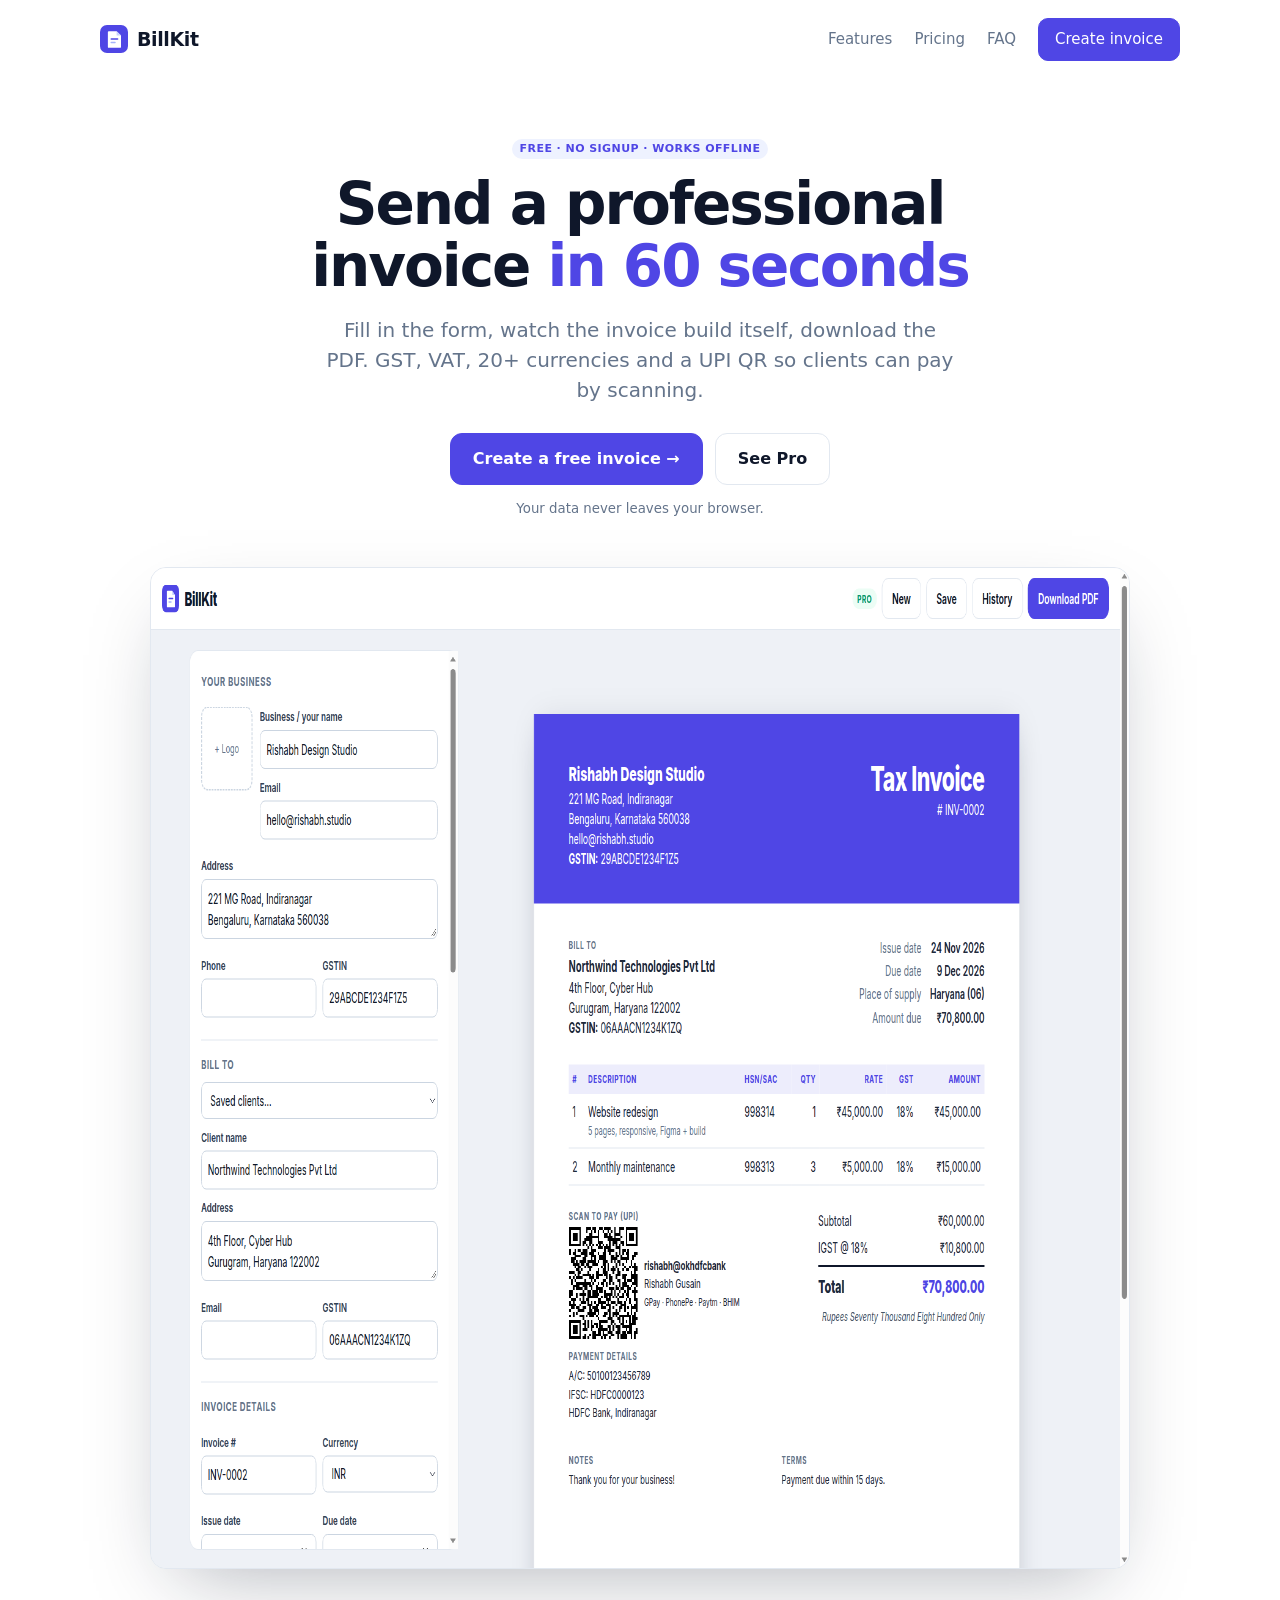
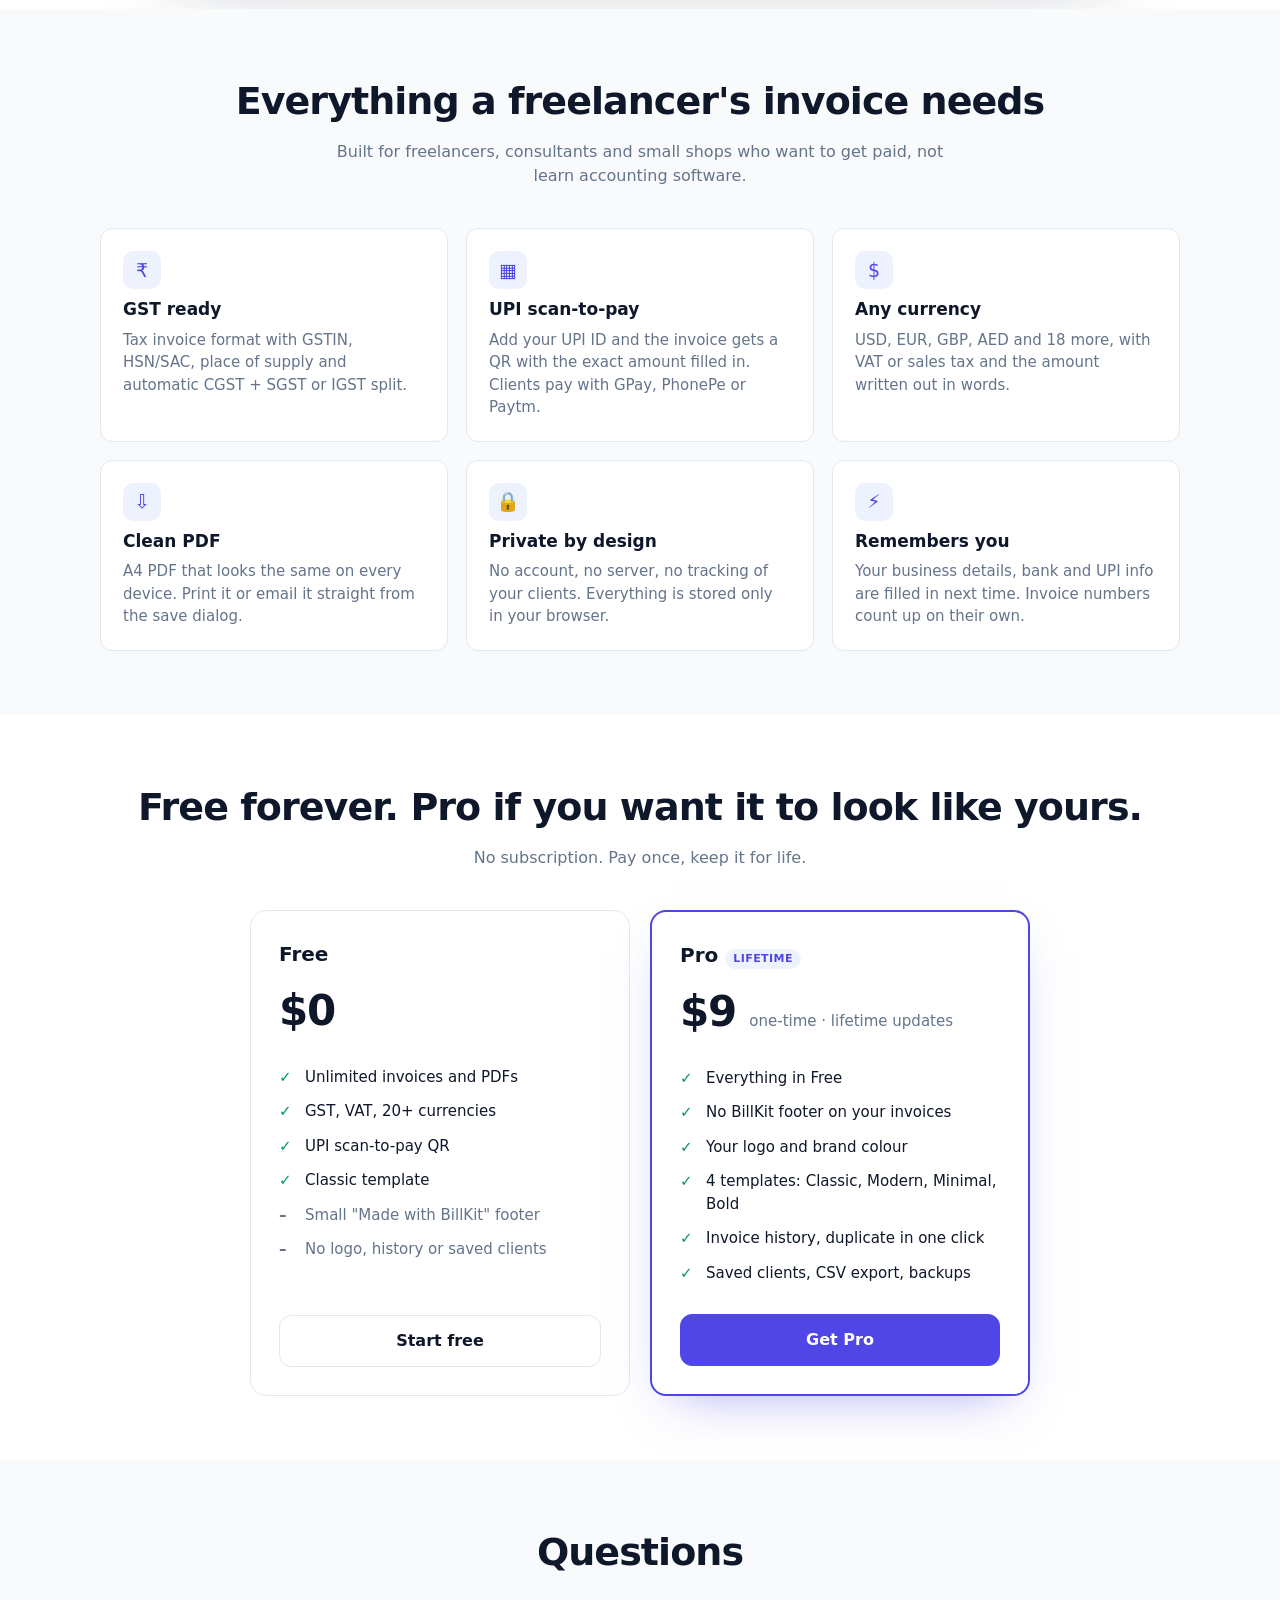
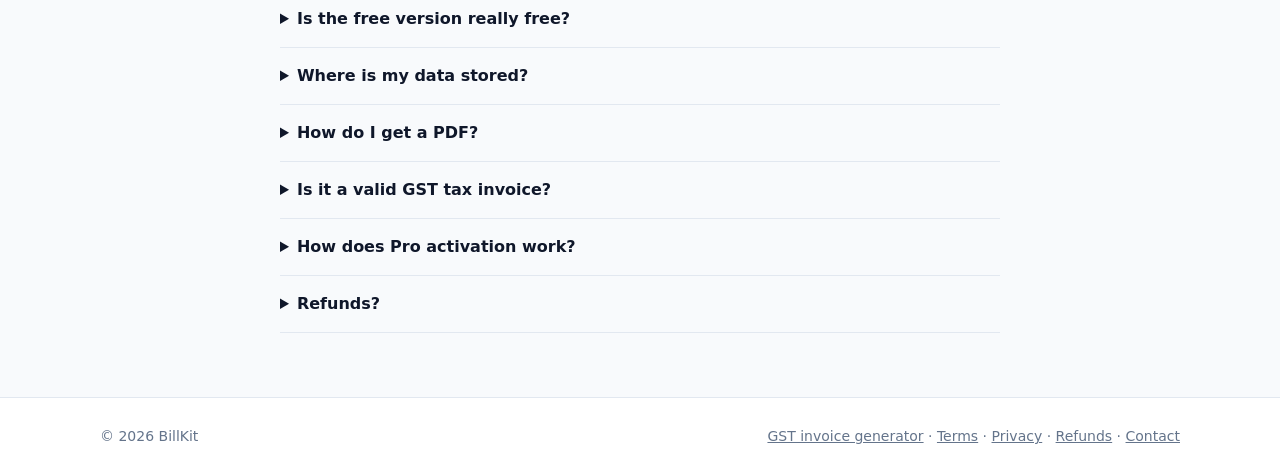
==== index.html @ 4dcc2f92 "Add BillKit: free browser invoice generator with Gumroad/Dodo Pro unlock Co-Authored-By: rishabh <ri" ====
<!doctype html>
<html lang="en">
<head>
<meta charset="utf-8">
<meta name="viewport" content="width=device-width,initial-scale=1">
<title>BillKit: Free Invoice Generator with GST, VAT and UPI QR (PDF, no signup)</title>
<meta name="description" content="Make a professional invoice in 60 seconds and download it as a PDF. GST (CGST/SGST/IGST), VAT, 20+ currencies and a UPI scan-to-pay QR. Free, private, no signup.">
<link rel="canonical" href="https://r69shabh.github.io/billkit/">
<link rel="icon" href="favicon.svg" type="image/svg+xml">
<meta property="og:type" content="website">
<meta property="og:title" content="BillKit: free invoice generator, no signup">
<meta property="og:description" content="GST, VAT, UPI QR, any currency. PDF in 60 seconds, all in your browser.">
<meta property="og:image" content="https://r69shabh.github.io/billkit/assets/og.png">
<meta property="og:url" content="https://r69shabh.github.io/billkit/">
<meta name="twitter:card" content="summary_large_image">
<link rel="stylesheet" href="assets/style.css">
<script type="application/ld+json">
{"@context":"https://schema.org","@type":"SoftwareApplication","name":"BillKit","applicationCategory":"BusinessApplication","operatingSystem":"Web","url":"https://r69shabh.github.io/billkit/","offers":[{"@type":"Offer","price":"0","priceCurrency":"USD","name":"Free"},{"@type":"Offer","price":"9","priceCurrency":"USD","name":"Pro (lifetime)"}]}
</script>
</head>
<body>
<div class="wrap">
  <header class="nav">
    <a class="logo" href="./"><img src="assets/logo.svg" alt="" width="28" height="28">BillKit</a>
    <nav><a href="#features">Features</a><a href="#pricing">Pricing</a><a href="#faq">FAQ</a><a class="btn primary" href="app.html">Create invoice</a></nav>
  </header>

  <div class="hero">
    <span class="pill">Free · No signup · Works offline</span>
    <h1>Send a professional invoice <em>in 60 seconds</em></h1>
    <p class="lead">Fill in the form, watch the invoice build itself, download the PDF. GST, VAT, 20+ currencies and a UPI QR so clients can pay by scanning.</p>
    <div class="ctas">
      <a class="btn primary lg" href="app.html">Create a free invoice →</a>
      <a class="btn lg" href="#pricing">See Pro</a>
    </div>
    <small>Your data never leaves your browser.</small>
    <div class="shot"><img src="assets/screenshot.png" alt="BillKit invoice editor with live PDF preview" width="1600" height="1000"></div>
  </div>
</div>

<section id="features" class="alt">
  <div class="wrap">
    <h2>Everything a freelancer's invoice needs</h2>
    <p class="sub">Built for freelancers, consultants and small shops who want to get paid, not learn accounting software.</p>
    <div class="grid3">
      <div class="card"><div class="ico">₹</div><h3>GST ready</h3><p>Tax invoice format with GSTIN, HSN/SAC, place of supply and automatic CGST + SGST or IGST split.</p></div>
      <div class="card"><div class="ico">▦</div><h3>UPI scan-to-pay</h3><p>Add your UPI ID and the invoice gets a QR with the exact amount filled in. Clients pay with GPay, PhonePe or Paytm.</p></div>
      <div class="card"><div class="ico">$</div><h3>Any currency</h3><p>USD, EUR, GBP, AED and 18 more, with VAT or sales tax and the amount written out in words.</p></div>
      <div class="card"><div class="ico">⇩</div><h3>Clean PDF</h3><p>A4 PDF that looks the same on every device. Print it or email it straight from the save dialog.</p></div>
      <div class="card"><div class="ico">🔒</div><h3>Private by design</h3><p>No account, no server, no tracking of your clients. Everything is stored only in your browser.</p></div>
      <div class="card"><div class="ico">⚡</div><h3>Remembers you</h3><p>Your business details, bank and UPI info are filled in next time. Invoice numbers count up on their own.</p></div>
    </div>
  </div>
</section>

<section id="pricing">
  <div class="wrap">
    <h2>Free forever. Pro if you want it to look like yours.</h2>
    <p class="sub">No subscription. Pay once, keep it for life.</p>
    <div class="pricing">
      <div class="plan">
        <h3>Free</h3>
        <div class="price">$0</div>
        <ul>
          <li>Unlimited invoices and PDFs</li>
          <li>GST, VAT, 20+ currencies</li>
          <li>UPI scan-to-pay QR</li>
          <li>Classic template</li>
          <li class="no">Small "Made with BillKit" footer</li>
          <li class="no">No logo, history or saved clients</li>
        </ul>
        <a class="btn lg" href="app.html">Start free</a>
      </div>
      <div class="plan pro">
        <h3>Pro <span class="pill">Lifetime</span></h3>
        <div class="price"><b data-price>$9</b> <span data-price-note>one-time</span></div>
        <ul>
          <li>Everything in Free</li>
          <li>No BillKit footer on your invoices</li>
          <li>Your logo and brand colour</li>
          <li>4 templates: Classic, Modern, Minimal, Bold</li>
          <li>Invoice history, duplicate in one click</li>
          <li>Saved clients, CSV export, backups</li>
        </ul>
        <a class="btn primary lg" data-buy href="app.html?upgrade">Get Pro</a>
      </div>
    </div>
  </div>
</section>

<section id="faq" class="alt">
  <div class="wrap faq">
    <h2>Questions</h2>
    <details><summary>Is the free version really free?</summary><p>Yes. Make as many invoices as you want, with no signup and no trial timer. Pro is a one-time upgrade for branding and history.</p></details>
    <details><summary>Where is my data stored?</summary><p>Only in your browser's local storage on your device. BillKit has no server that sees your invoices. Pro users can export a backup file at any time.</p></details>
    <details><summary>How do I get a PDF?</summary><p>Click "Download PDF" and choose "Save as PDF" in the dialog. On a phone, use Share → Save to Files or Print → Save as PDF.</p></details>
    <details><summary>Is it a valid GST tax invoice?</summary><p>BillKit includes the fields a GST tax invoice needs: supplier and recipient GSTIN, invoice number and date, HSN/SAC, place of supply, taxable value and the CGST/SGST or IGST split. You are responsible for the details you enter.</p></details>
    <details><summary>How does Pro activation work?</summary><p>After paying you get a license key by email. Paste it into BillKit (Upgrade → Activate) and Pro unlocks in that browser. You can use the same key on your other devices.</p></details>
    <details><summary>Refunds?</summary><p>If Pro isn't for you, email us within 14 days for a full refund. See <a href="legal.html#refunds">refund policy</a>.</p></details>
  </div>
</section>

<footer class="site">
  <div class="wrap">
    <span>© 2026 BillKit</span>
    <span><a href="gst-invoice-generator.html">GST invoice generator</a> · <a href="legal.html#terms">Terms</a> · <a href="legal.html#privacy">Privacy</a> · <a href="legal.html#refunds">Refunds</a> · <a data-mail href="#">Contact</a></span>
  </div>
</footer>
<script src="config.js"></script>
<script src="assets/site.js"></script>
</body>
</html>
---- assets/style.css ----
:root{--ink:#0f172a;--muted:#64748b;--line:#e2e8f0;--bg:#f8fafc;--brand:#4f46e5;--brand-d:#4338ca;--ok:#059669;--radius:12px}
[hidden]{display:none!important}
*{box-sizing:border-box}
html,body{margin:0}
body{font-family:Inter,ui-sans-serif,system-ui,-apple-system,"Segoe UI",Roboto,Arial,sans-serif;color:var(--ink);background:#fff;line-height:1.5;-webkit-font-smoothing:antialiased}
a{color:var(--brand)}
.wrap{max-width:1120px;margin:0 auto;padding:0 20px}
.btn{display:inline-flex;align-items:center;justify-content:center;gap:8px;border:1px solid var(--line);background:#fff;color:var(--ink);padding:9px 16px;border-radius:10px;font:inherit;font-weight:600;font-size:14px;cursor:pointer;text-decoration:none;white-space:nowrap}
.btn:hover{background:var(--bg)}
.btn.primary{background:var(--brand);border-color:var(--brand);color:#fff}
.btn.primary:hover{background:var(--brand-d)}
.btn.lg{padding:13px 22px;font-size:16px;border-radius:12px}
.btn[disabled]{opacity:.55;cursor:not-allowed}
.pill{display:inline-block;font-size:11px;font-weight:700;letter-spacing:.04em;text-transform:uppercase;padding:2px 8px;border-radius:999px;background:#eef2ff;color:var(--brand)}
.pill.ok{background:#ecfdf5;color:var(--ok)}
.logo{display:flex;align-items:center;gap:9px;font-weight:800;font-size:19px;color:var(--ink);text-decoration:none;letter-spacing:-.02em}
.logo svg{width:28px;height:28px}

/* landing */
.nav{display:flex;align-items:center;justify-content:space-between;padding:18px 0}
.nav nav{display:flex;gap:22px;align-items:center}
.nav nav a{color:var(--muted);text-decoration:none;font-weight:500;font-size:15px}
.nav nav a.btn{color:#fff}
.hero{padding:56px 0 40px;text-align:center}
.hero h1{font-size:clamp(34px,5.5vw,58px);line-height:1.07;letter-spacing:-.035em;margin:14px auto 18px;max-width:840px}
.hero h1 em{font-style:normal;color:var(--brand)}
.hero p.lead{font-size:clamp(17px,2vw,20px);color:var(--muted);max-width:640px;margin:0 auto 28px}
.hero .ctas{display:flex;gap:12px;justify-content:center;flex-wrap:wrap}
.hero small{display:block;color:var(--muted);margin-top:14px}
.shot{margin:48px auto 0;max-width:980px;border-radius:16px;border:1px solid var(--line);box-shadow:0 30px 80px -30px rgba(15,23,42,.35);overflow:hidden;background:var(--bg)}
.shot img{display:block;width:100%}
section{padding:64px 0}
section h2{font-size:clamp(26px,3.4vw,38px);letter-spacing:-.025em;text-align:center;margin:0 0 10px}
section .sub{text-align:center;color:var(--muted);margin:0 auto 40px;max-width:620px}
.grid3{display:grid;grid-template-columns:repeat(3,1fr);gap:18px}
.card{border:1px solid var(--line);border-radius:var(--radius);padding:22px;background:#fff}
.card h3{margin:8px 0 6px;font-size:17px}
.card p{margin:0;color:var(--muted);font-size:15px}
.ico{width:38px;height:38px;border-radius:10px;background:#eef2ff;color:var(--brand);display:grid;place-items:center;font-size:19px}
.alt{background:var(--bg)}
.pricing{display:grid;grid-template-columns:1fr 1fr;gap:20px;max-width:780px;margin:0 auto}
.plan{border:1px solid var(--line);border-radius:16px;padding:28px;background:#fff;display:flex;flex-direction:column}
.plan.pro{border:2px solid var(--brand);box-shadow:0 20px 50px -25px rgba(79,70,229,.5)}
.plan h3{margin:0;font-size:20px}
.plan .price{font-size:42px;font-weight:800;letter-spacing:-.03em;margin:10px 0 0}
.plan .price b{font-weight:800}
.plan .price span{font-size:15px;color:var(--muted);font-weight:500;letter-spacing:0}
.plan ul{list-style:none;padding:0;margin:18px 0 24px;flex:1}
.plan li{padding:6px 0 6px 26px;position:relative;font-size:15px}
.plan li:before{content:"✓";position:absolute;left:0;color:var(--ok);font-weight:800}
.plan li.no{color:var(--muted)}
.plan li.no:before{content:"–";color:var(--muted)}
.faq{max-width:760px;margin:0 auto}
.faq details{border-bottom:1px solid var(--line);padding:16px 0}
.faq summary{font-weight:600;cursor:pointer;font-size:16px}
.faq p{color:var(--muted);margin:10px 0 0}
footer.site{border-top:1px solid var(--line);padding:28px 0;color:var(--muted);font-size:14px}
footer.site .wrap{display:flex;justify-content:space-between;gap:16px;flex-wrap:wrap}
footer.site a{color:var(--muted)}
.legal{max-width:760px;margin:0 auto;padding:30px 20px 60px}
.legal h1{letter-spacing:-.02em}
.legal h2{text-align:left;font-size:22px;margin-top:36px}
@media (max-width:820px){.grid3,.pricing{grid-template-columns:1fr}.nav nav a:not(.btn){display:none}}

/* modal */
.modal{position:fixed;inset:0;background:rgba(15,23,42,.55);display:none;align-items:center;justify-content:center;padding:16px;z-index:50}
.modal.open{display:flex}
.modal .box{background:#fff;border-radius:16px;max-width:520px;width:100%;padding:26px;max-height:90vh;overflow:auto;position:relative}
.modal .box.wide{max-width:760px}
.modal h3{margin:0 0 6px;font-size:22px;letter-spacing:-.02em}
.modal .x{position:absolute;right:14px;top:10px;border:0;background:none;font-size:26px;cursor:pointer;color:var(--muted)}
.msg{font-size:14px;margin-top:8px;min-height:20px}
.msg.err{color:#dc2626}.msg.ok{color:var(--ok)}
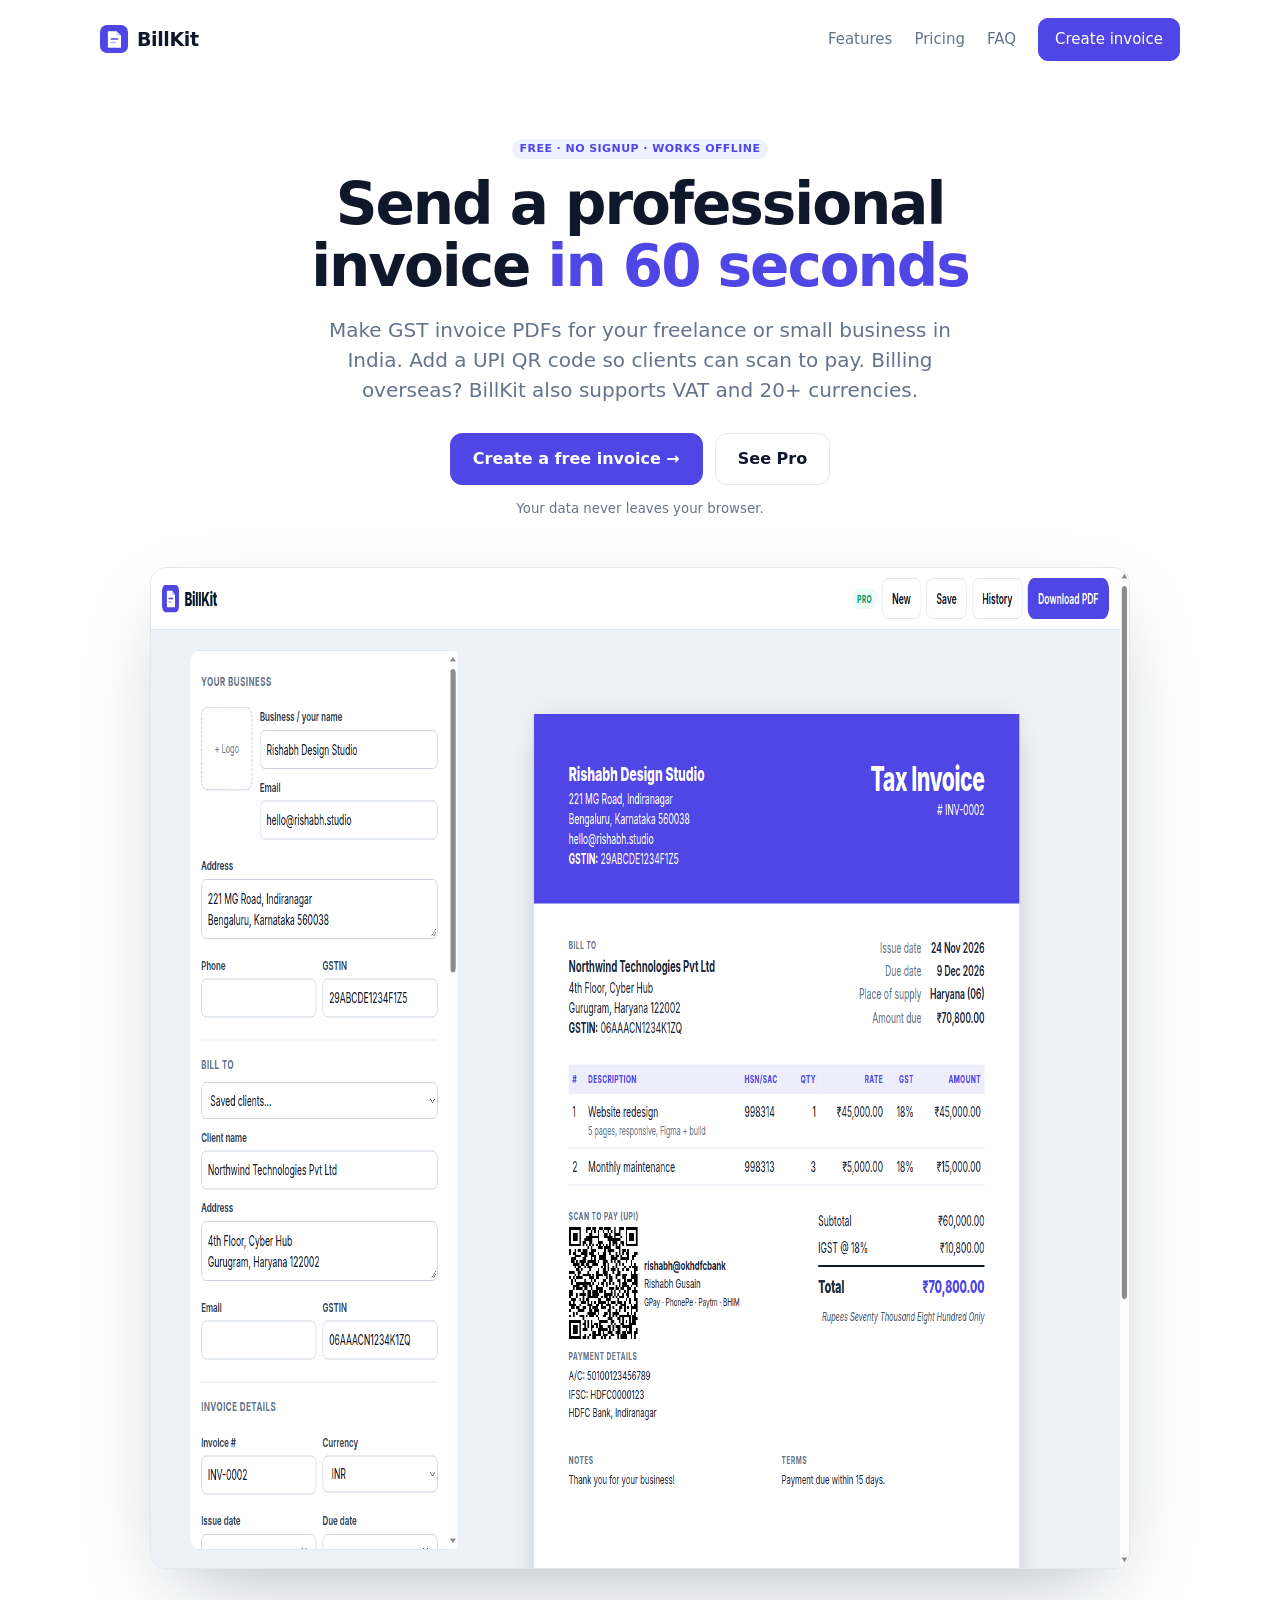
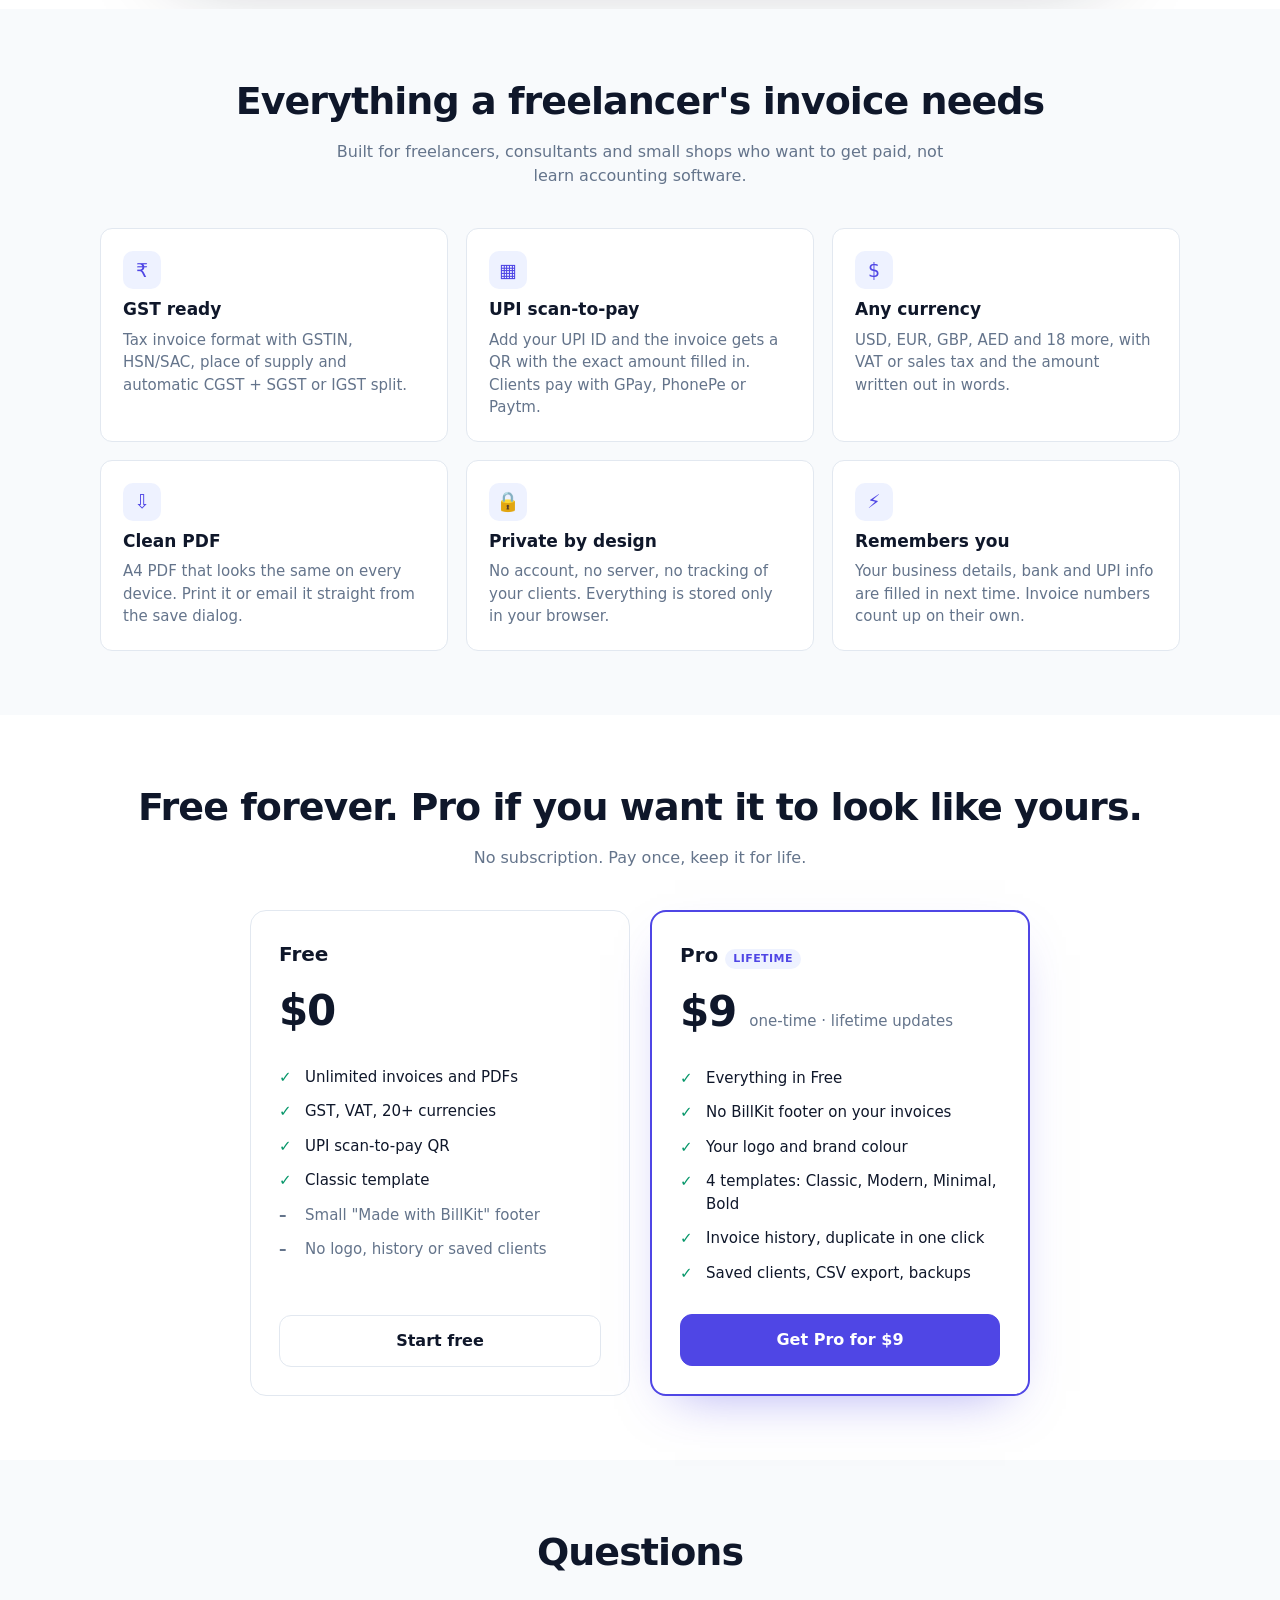
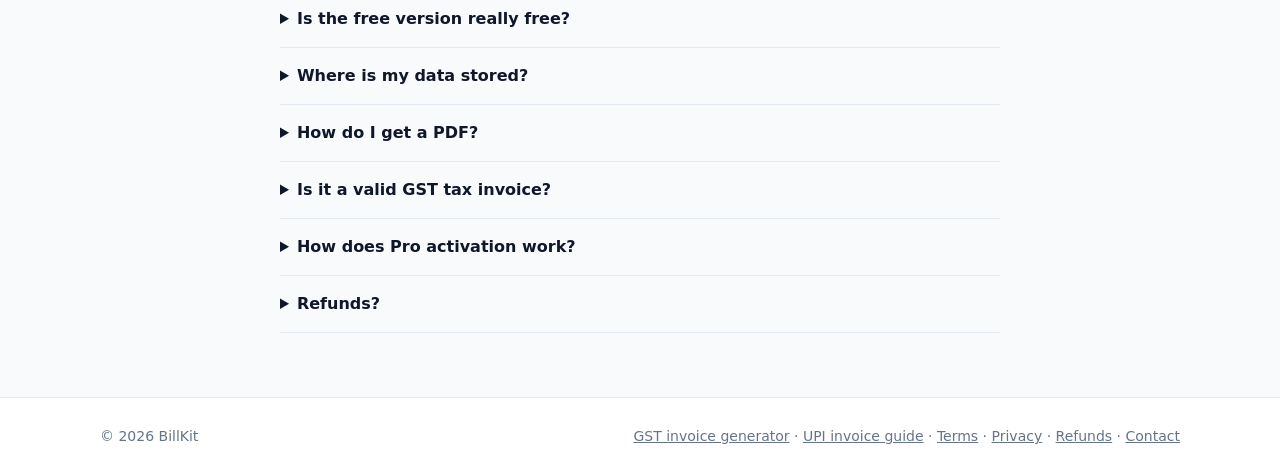
==== commit e87873f2: "Improve BillKit search metadata and add UPI invoice guide Co-Authored-By: rishabh <rishabhgusain.6@g" ====
--- a/index.html
+++ b/index.html
@@ -3,19 +3,27 @@
 <head>
 <meta charset="utf-8">
 <meta name="viewport" content="width=device-width,initial-scale=1">
-<title>BillKit: Free Invoice Generator with GST, VAT and UPI QR (PDF, no signup)</title>
-<meta name="description" content="Make a professional invoice in 60 seconds and download it as a PDF. GST (CGST/SGST/IGST), VAT, 20+ currencies and a UPI scan-to-pay QR. Free, private, no signup.">
+<title>Free GST Invoice Generator India with UPI QR | BillKit</title>
+<meta name="description" content="Create GST invoice PDFs with a UPI QR code. Free for Indian freelancers and small businesses, with GSTIN, HSN/SAC and CGST/SGST or IGST. No signup.">
 <link rel="canonical" href="https://r69shabh.github.io/billkit/">
 <link rel="icon" href="favicon.svg" type="image/svg+xml">
 <meta property="og:type" content="website">
-<meta property="og:title" content="BillKit: free invoice generator, no signup">
-<meta property="og:description" content="GST, VAT, UPI QR, any currency. PDF in 60 seconds, all in your browser.">
+<meta property="og:site_name" content="BillKit">
+<meta property="og:title" content="Free GST invoice generator with UPI QR | BillKit">
+<meta property="og:description" content="Create GST invoice PDFs with a UPI QR code in your browser. Free for Indian freelancers and small businesses. No signup.">
 <meta property="og:image" content="https://r69shabh.github.io/billkit/assets/og.png">
+<meta property="og:image:width" content="1200">
+<meta property="og:image:height" content="630">
+<meta property="og:image:alt" content="BillKit free invoice generator">
 <meta property="og:url" content="https://r69shabh.github.io/billkit/">
 <meta name="twitter:card" content="summary_large_image">
+<meta name="twitter:title" content="Free GST invoice generator with UPI QR | BillKit">
+<meta name="twitter:description" content="Create GST invoice PDFs with a UPI QR code in your browser. Free for Indian freelancers and small businesses. No signup.">
+<meta name="twitter:image" content="https://r69shabh.github.io/billkit/assets/og.png">
+<meta name="twitter:image:alt" content="BillKit free invoice generator">
 <link rel="stylesheet" href="assets/style.css">
 <script type="application/ld+json">
-{"@context":"https://schema.org","@type":"SoftwareApplication","name":"BillKit","applicationCategory":"BusinessApplication","operatingSystem":"Web","url":"https://r69shabh.github.io/billkit/","offers":[{"@type":"Offer","price":"0","priceCurrency":"USD","name":"Free"},{"@type":"Offer","price":"9","priceCurrency":"USD","name":"Pro (lifetime)"}]}
+{"@context":"https://schema.org","@type":"SoftwareApplication","name":"BillKit","applicationCategory":"BusinessApplication","operatingSystem":"Web","url":"https://r69shabh.github.io/billkit/","offers":[{"@type":"Offer","price":"0","priceCurrency":"USD","name":"Free","url":"https://r69shabh.github.io/billkit/app.html"},{"@type":"Offer","price":"9","priceCurrency":"USD","name":"Pro (lifetime)","url":"https://rishabhgusain.gumroad.com/l/billkit-pro"}]}
 </script>
 </head>
 <body>
@@ -28,7 +36,7 @@
   <div class="hero">
     <span class="pill">Free · No signup · Works offline</span>
     <h1>Send a professional invoice <em>in 60 seconds</em></h1>
-    <p class="lead">Fill in the form, watch the invoice build itself, download the PDF. GST, VAT, 20+ currencies and a UPI QR so clients can pay by scanning.</p>
+    <p class="lead">Make GST invoice PDFs for your freelance or small business in India. Add a UPI QR code so clients can scan to pay. Billing overseas? BillKit also supports VAT and 20+ currencies.</p>
     <div class="ctas">
       <a class="btn primary lg" href="app.html">Create a free invoice →</a>
       <a class="btn lg" href="#pricing">See Pro</a>
@@ -103,7 +111,7 @@
 <footer class="site">
   <div class="wrap">
     <span>© 2026 BillKit</span>
-    <span><a href="gst-invoice-generator.html">GST invoice generator</a> · <a href="legal.html#terms">Terms</a> · <a href="legal.html#privacy">Privacy</a> · <a href="legal.html#refunds">Refunds</a> · <a data-mail href="#">Contact</a></span>
+    <span><a href="gst-invoice-generator.html">GST invoice generator</a> · <a href="upi-invoice.html">UPI invoice guide</a> · <a href="legal.html#terms">Terms</a> · <a href="legal.html#privacy">Privacy</a> · <a href="legal.html#refunds">Refunds</a> · <a data-mail href="#">Contact</a></span>
   </div>
 </footer>
 <script src="config.js"></script>
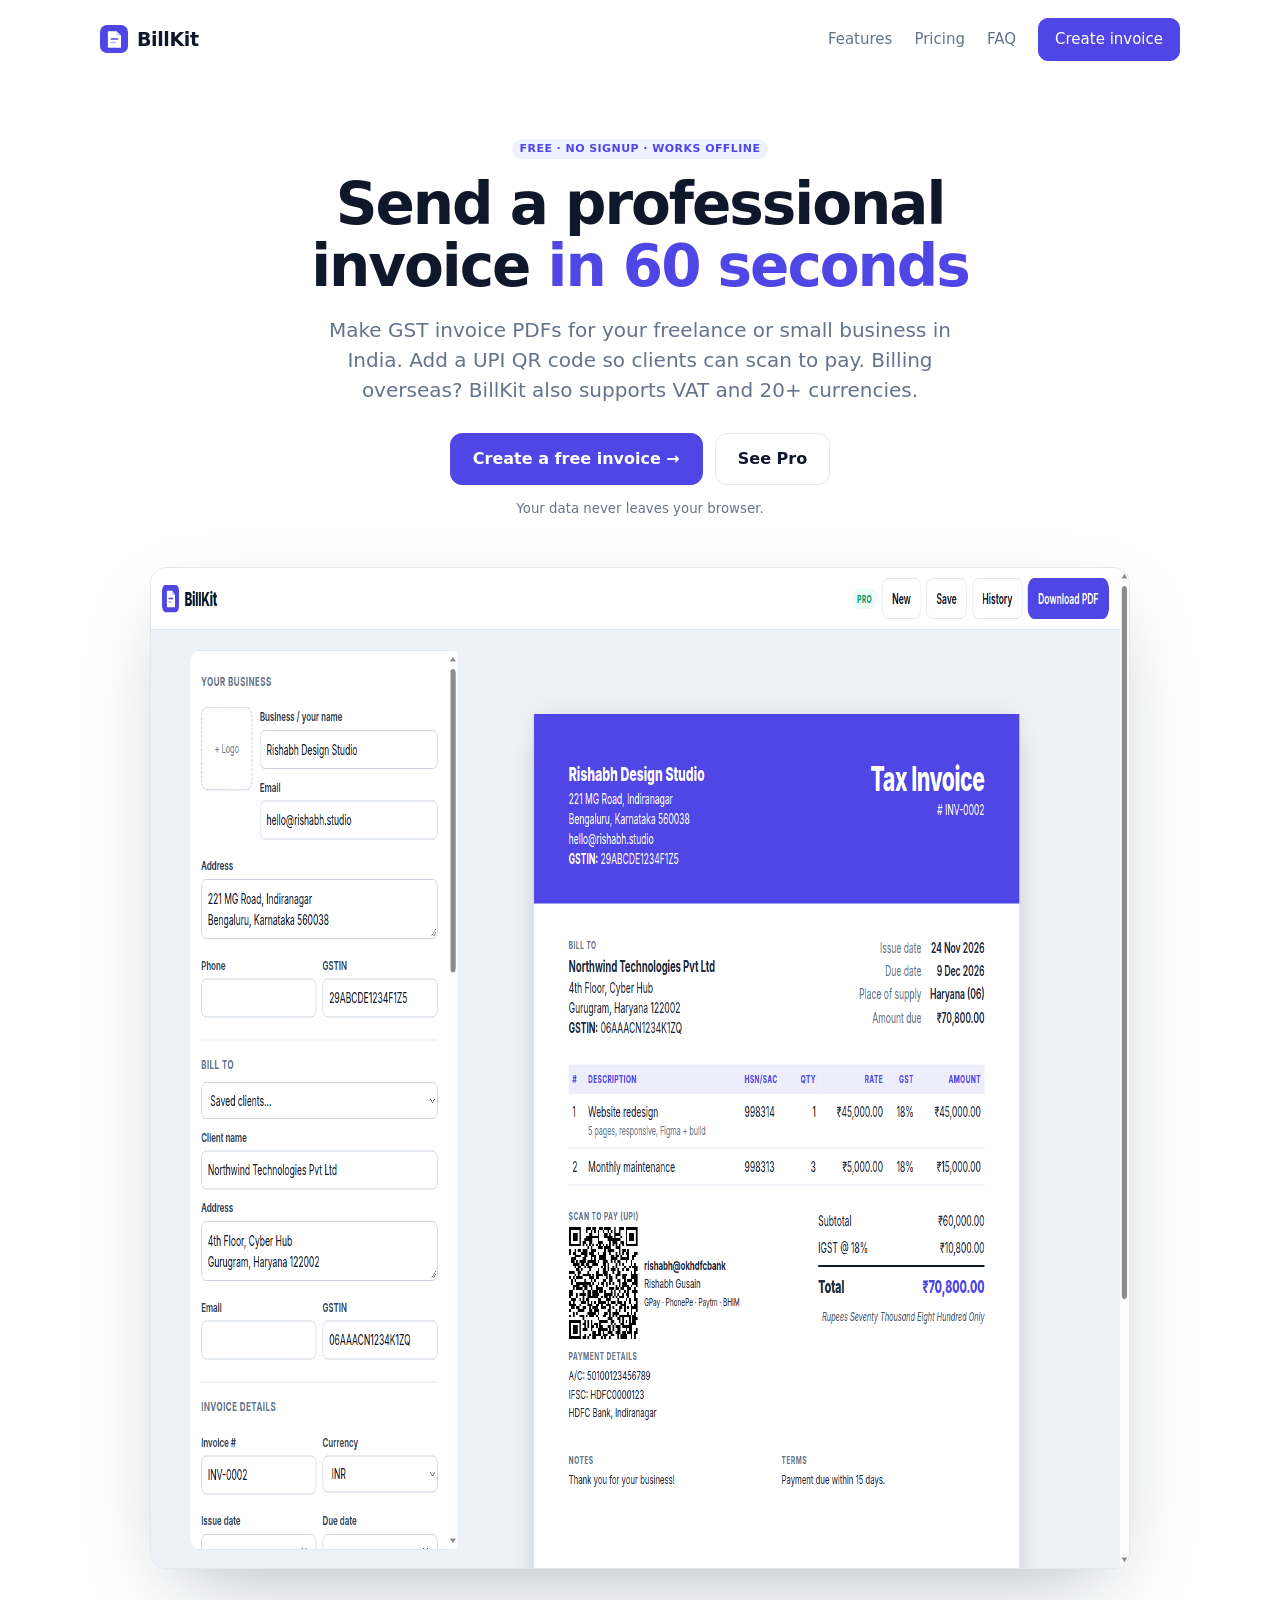
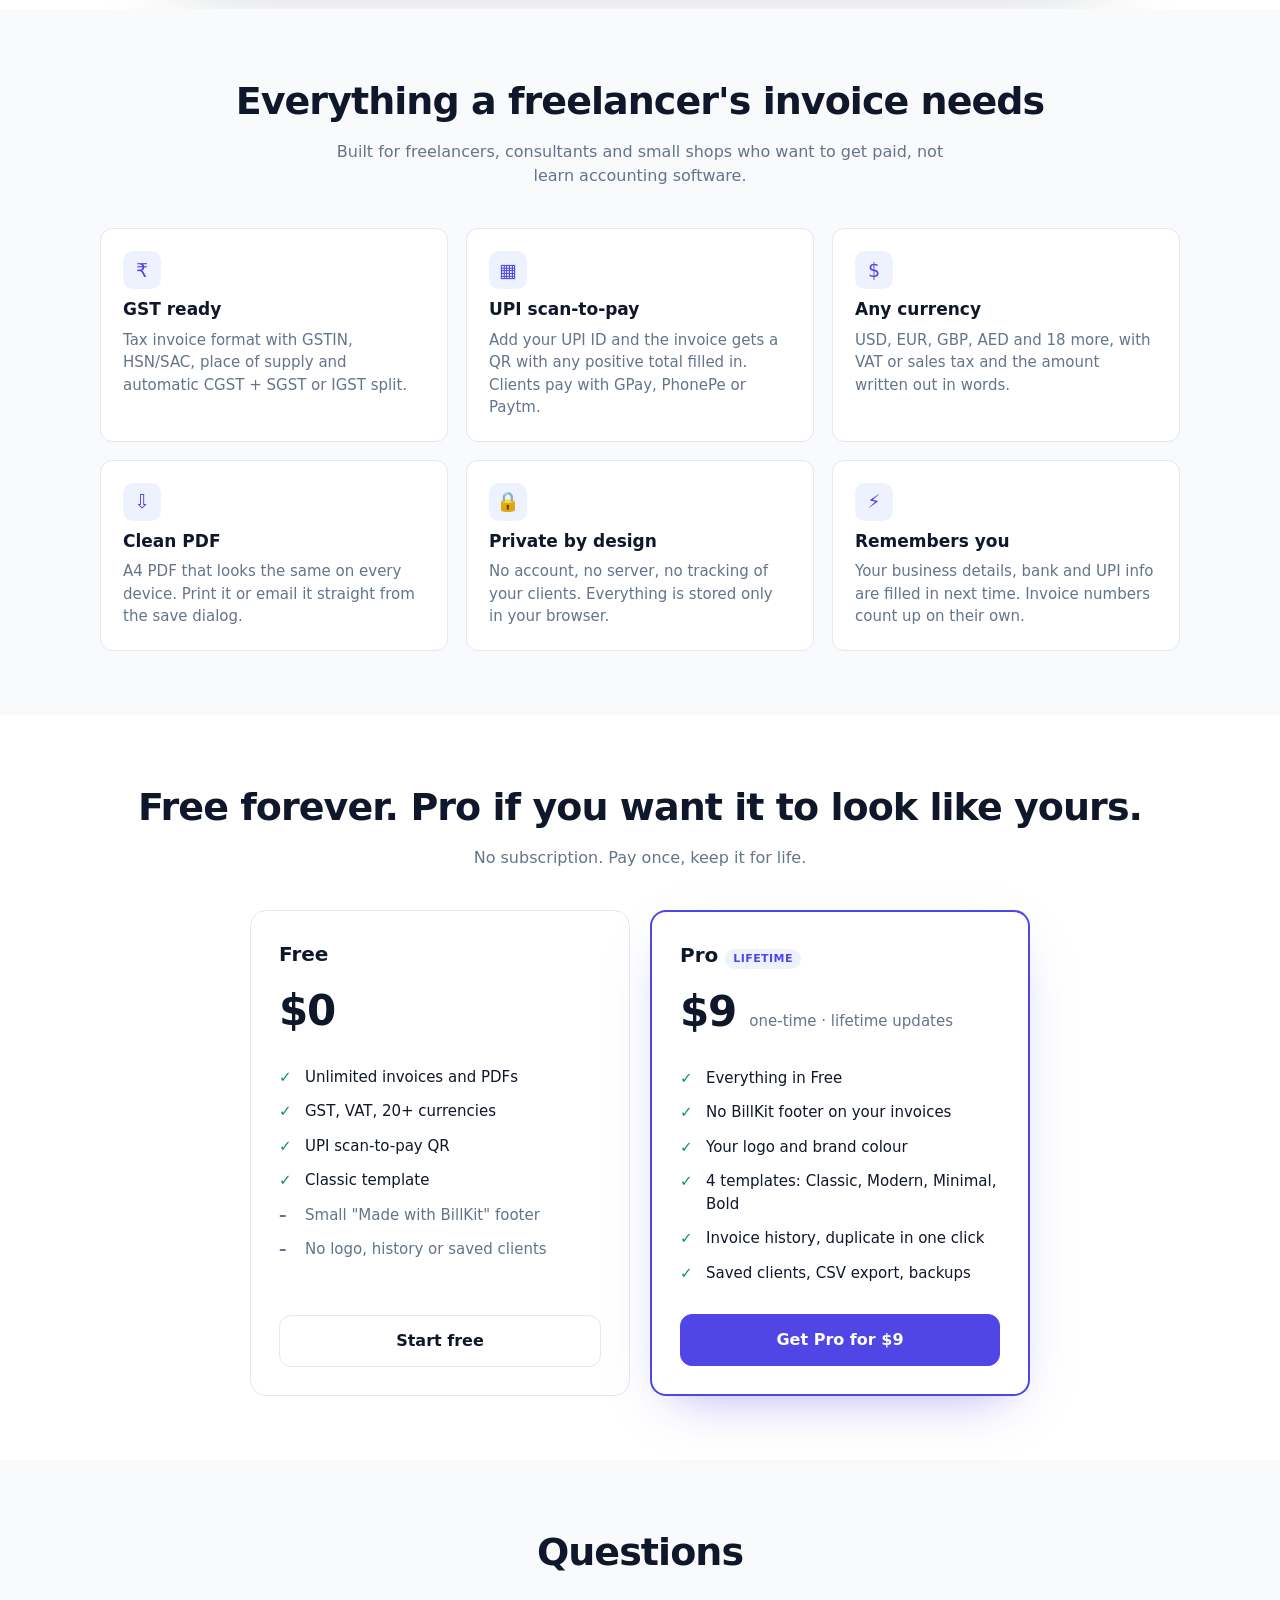
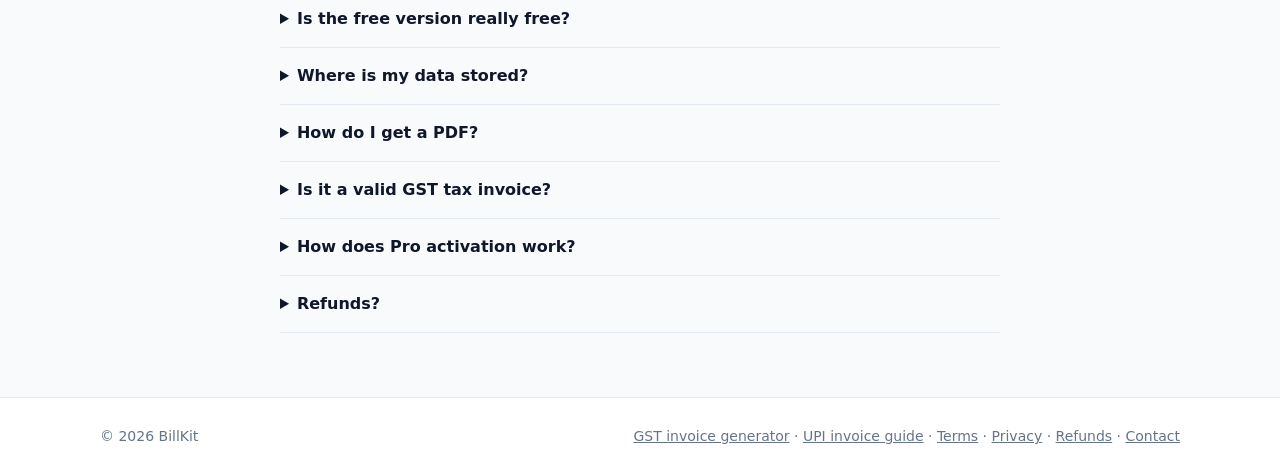
==== commit 795519b5: "Fix BillKit checkout metadata and UPI amount guidance Co-Authored-By: rishabh <rishabhgusain.6@gmail" ====
--- a/index.html
+++ b/index.html
@@ -23,7 +23,7 @@
 <meta name="twitter:image:alt" content="BillKit free invoice generator">
 <link rel="stylesheet" href="assets/style.css">
 <script type="application/ld+json">
-{"@context":"https://schema.org","@type":"SoftwareApplication","name":"BillKit","applicationCategory":"BusinessApplication","operatingSystem":"Web","url":"https://r69shabh.github.io/billkit/","offers":[{"@type":"Offer","price":"0","priceCurrency":"USD","name":"Free","url":"https://r69shabh.github.io/billkit/app.html"},{"@type":"Offer","price":"9","priceCurrency":"USD","name":"Pro (lifetime)","url":"https://rishabhgusain.gumroad.com/l/billkit-pro"}]}
+{"@context":"https://schema.org","@type":"SoftwareApplication","name":"BillKit","applicationCategory":"BusinessApplication","operatingSystem":"Web","url":"https://r69shabh.github.io/billkit/","offers":[{"@type":"Offer","price":"0","priceCurrency":"USD","name":"Free","url":"https://r69shabh.github.io/billkit/app.html"},{"@type":"Offer","price":"9","priceCurrency":"USD","name":"Pro (lifetime)","url":"https://r69shabh.github.io/billkit/#pricing"}]}
 </script>
 </head>
 <body>
@@ -52,7 +52,7 @@
     <p class="sub">Built for freelancers, consultants and small shops who want to get paid, not learn accounting software.</p>
     <div class="grid3">
       <div class="card"><div class="ico">₹</div><h3>GST ready</h3><p>Tax invoice format with GSTIN, HSN/SAC, place of supply and automatic CGST + SGST or IGST split.</p></div>
-      <div class="card"><div class="ico">▦</div><h3>UPI scan-to-pay</h3><p>Add your UPI ID and the invoice gets a QR with the exact amount filled in. Clients pay with GPay, PhonePe or Paytm.</p></div>
+      <div class="card"><div class="ico">▦</div><h3>UPI scan-to-pay</h3><p>Add your UPI ID and the invoice gets a QR with any positive total filled in. Clients pay with GPay, PhonePe or Paytm.</p></div>
       <div class="card"><div class="ico">$</div><h3>Any currency</h3><p>USD, EUR, GBP, AED and 18 more, with VAT or sales tax and the amount written out in words.</p></div>
       <div class="card"><div class="ico">⇩</div><h3>Clean PDF</h3><p>A4 PDF that looks the same on every device. Print it or email it straight from the save dialog.</p></div>
       <div class="card"><div class="ico">🔒</div><h3>Private by design</h3><p>No account, no server, no tracking of your clients. Everything is stored only in your browser.</p></div>
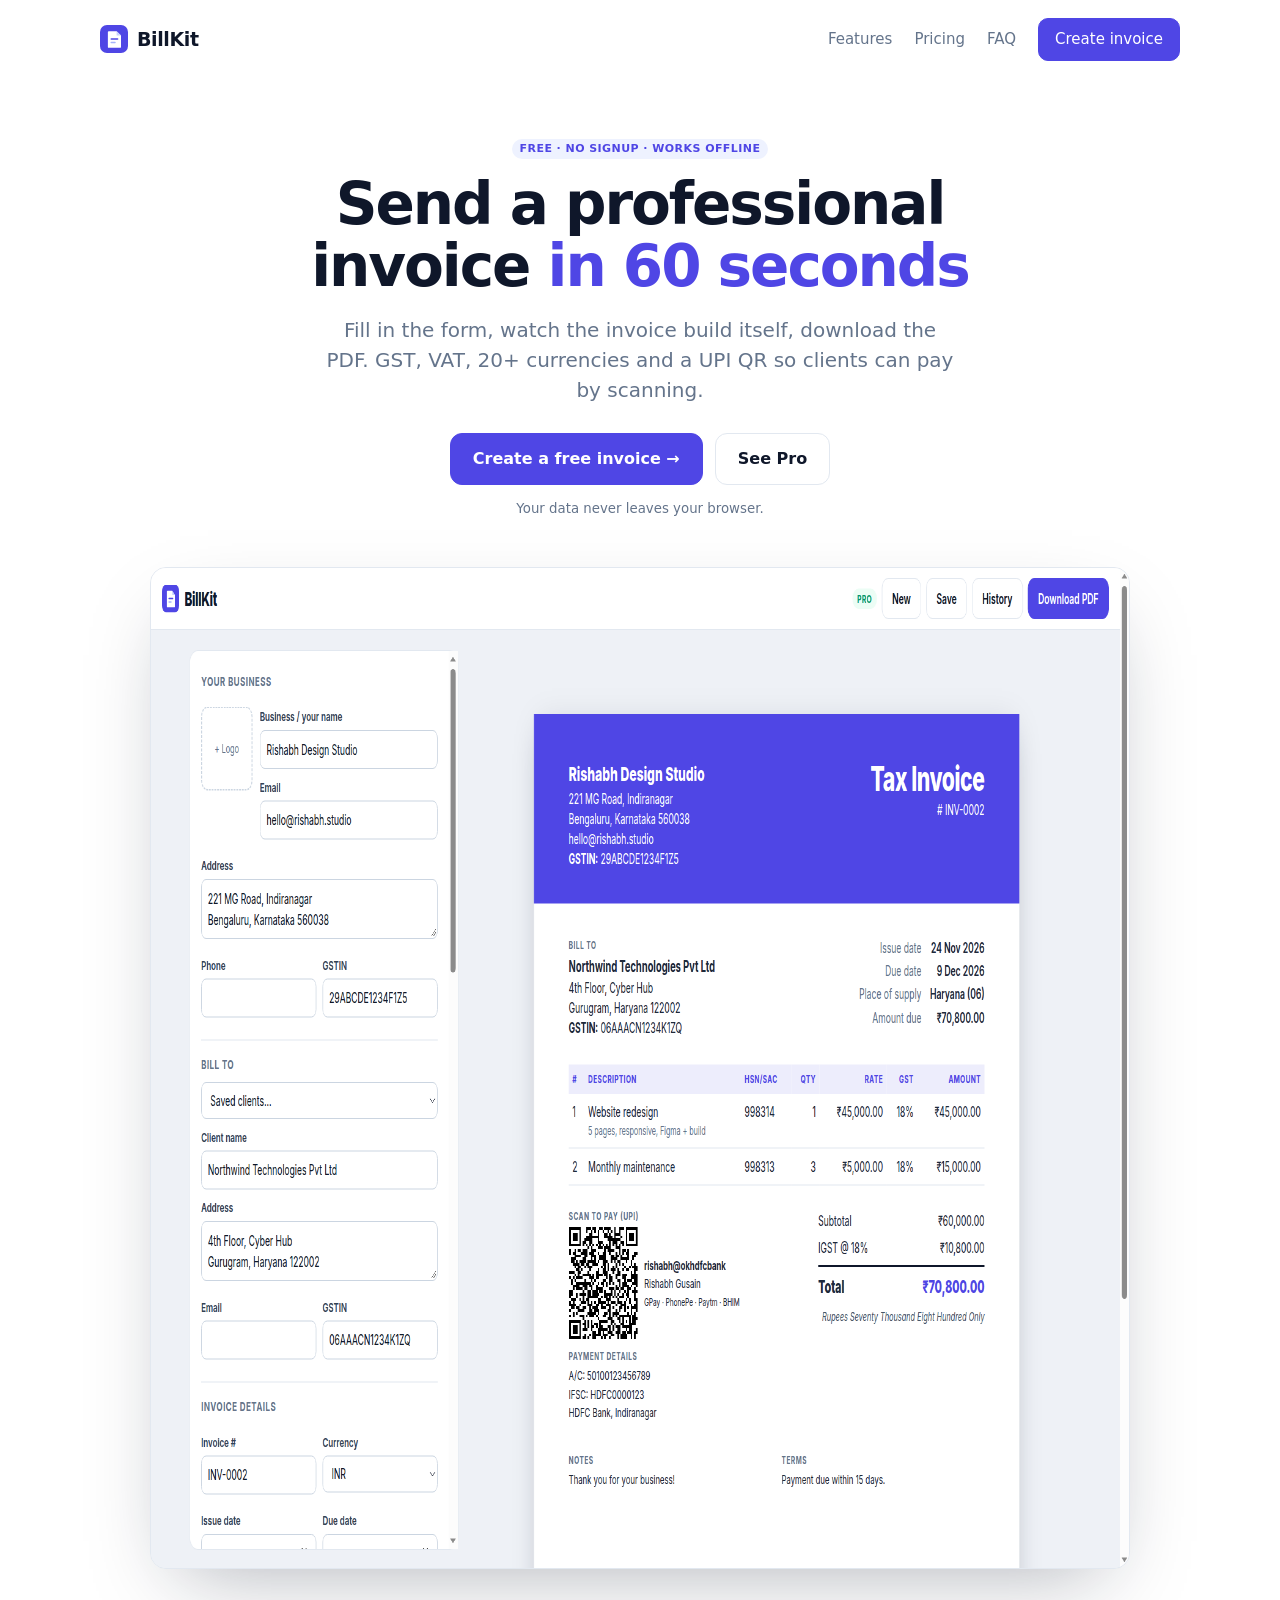
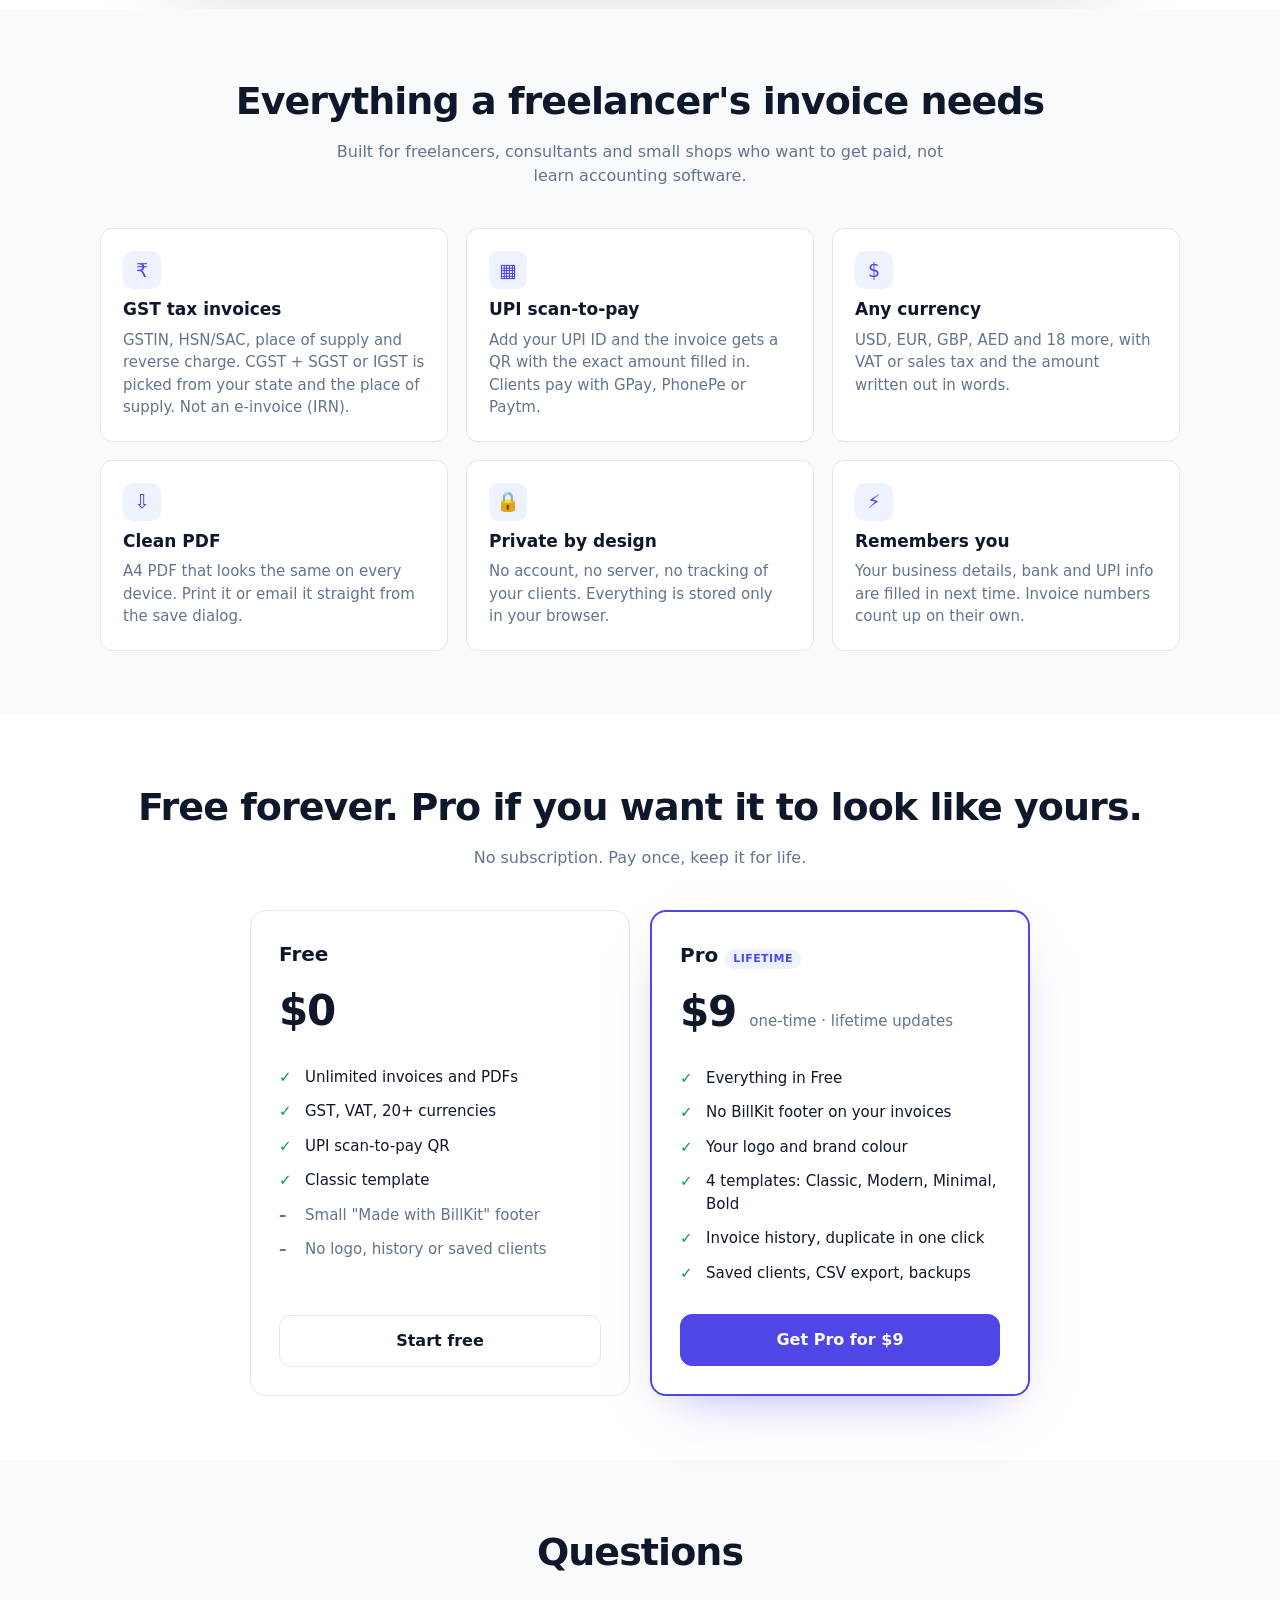
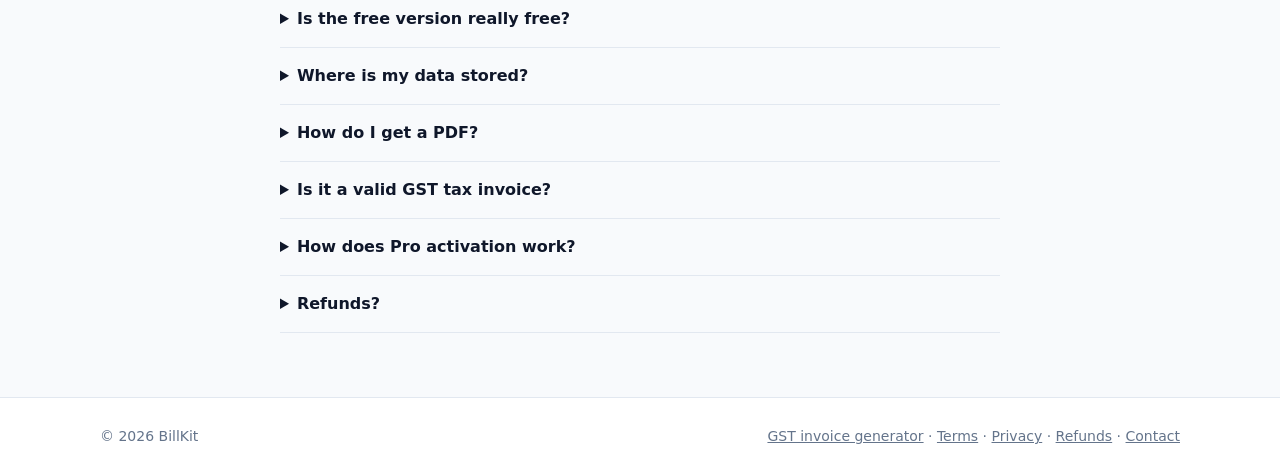
==== commit 0ad80fb7: "GST correctness: auto IGST vs CGST/SGST from states, tax shipping, Tax Invoice only when GSTIN/POS/H" ====
--- a/index.html
+++ b/index.html
@@ -3,27 +3,19 @@
 <head>
 <meta charset="utf-8">
 <meta name="viewport" content="width=device-width,initial-scale=1">
-<title>Free GST Invoice Generator India with UPI QR | BillKit</title>
-<meta name="description" content="Create GST invoice PDFs with a UPI QR code. Free for Indian freelancers and small businesses, with GSTIN, HSN/SAC and CGST/SGST or IGST. No signup.">
+<title>BillKit: Free Invoice Generator with GST, VAT and UPI QR (PDF, no signup)</title>
+<meta name="description" content="Make a professional invoice in 60 seconds and download it as a PDF. GST (CGST/SGST/IGST), VAT, 20+ currencies and a UPI scan-to-pay QR. Free, private, no signup.">
 <link rel="canonical" href="https://r69shabh.github.io/billkit/">
 <link rel="icon" href="favicon.svg" type="image/svg+xml">
 <meta property="og:type" content="website">
-<meta property="og:site_name" content="BillKit">
-<meta property="og:title" content="Free GST invoice generator with UPI QR | BillKit">
-<meta property="og:description" content="Create GST invoice PDFs with a UPI QR code in your browser. Free for Indian freelancers and small businesses. No signup.">
+<meta property="og:title" content="BillKit: free invoice generator, no signup">
+<meta property="og:description" content="GST, VAT, UPI QR, any currency. PDF in 60 seconds, all in your browser.">
 <meta property="og:image" content="https://r69shabh.github.io/billkit/assets/og.png">
-<meta property="og:image:width" content="1200">
-<meta property="og:image:height" content="630">
-<meta property="og:image:alt" content="BillKit free invoice generator">
 <meta property="og:url" content="https://r69shabh.github.io/billkit/">
 <meta name="twitter:card" content="summary_large_image">
-<meta name="twitter:title" content="Free GST invoice generator with UPI QR | BillKit">
-<meta name="twitter:description" content="Create GST invoice PDFs with a UPI QR code in your browser. Free for Indian freelancers and small businesses. No signup.">
-<meta name="twitter:image" content="https://r69shabh.github.io/billkit/assets/og.png">
-<meta name="twitter:image:alt" content="BillKit free invoice generator">
 <link rel="stylesheet" href="assets/style.css">
 <script type="application/ld+json">
-{"@context":"https://schema.org","@type":"SoftwareApplication","name":"BillKit","applicationCategory":"BusinessApplication","operatingSystem":"Web","url":"https://r69shabh.github.io/billkit/","offers":[{"@type":"Offer","price":"0","priceCurrency":"USD","name":"Free","url":"https://r69shabh.github.io/billkit/app.html"},{"@type":"Offer","price":"9","priceCurrency":"USD","name":"Pro (lifetime)","url":"https://r69shabh.github.io/billkit/#pricing"}]}
+{"@context":"https://schema.org","@type":"SoftwareApplication","name":"BillKit","applicationCategory":"BusinessApplication","operatingSystem":"Web","url":"https://r69shabh.github.io/billkit/","offers":[{"@type":"Offer","price":"0","priceCurrency":"USD","name":"Free"},{"@type":"Offer","price":"9","priceCurrency":"USD","name":"Pro (lifetime)"}]}
 </script>
 </head>
 <body>
@@ -36,7 +28,7 @@
   <div class="hero">
     <span class="pill">Free · No signup · Works offline</span>
     <h1>Send a professional invoice <em>in 60 seconds</em></h1>
-    <p class="lead">Make GST invoice PDFs for your freelance or small business in India. Add a UPI QR code so clients can scan to pay. Billing overseas? BillKit also supports VAT and 20+ currencies.</p>
+    <p class="lead">Fill in the form, watch the invoice build itself, download the PDF. GST, VAT, 20+ currencies and a UPI QR so clients can pay by scanning.</p>
     <div class="ctas">
       <a class="btn primary lg" href="app.html">Create a free invoice →</a>
       <a class="btn lg" href="#pricing">See Pro</a>
@@ -51,8 +43,8 @@
     <h2>Everything a freelancer's invoice needs</h2>
     <p class="sub">Built for freelancers, consultants and small shops who want to get paid, not learn accounting software.</p>
     <div class="grid3">
-      <div class="card"><div class="ico">₹</div><h3>GST ready</h3><p>Tax invoice format with GSTIN, HSN/SAC, place of supply and automatic CGST + SGST or IGST split.</p></div>
-      <div class="card"><div class="ico">▦</div><h3>UPI scan-to-pay</h3><p>Add your UPI ID and the invoice gets a QR with any positive total filled in. Clients pay with GPay, PhonePe or Paytm.</p></div>
+      <div class="card"><div class="ico">₹</div><h3>GST tax invoices</h3><p>GSTIN, HSN/SAC, place of supply and reverse charge. CGST + SGST or IGST is picked from your state and the place of supply. Not an e-invoice (IRN).</p></div>
+      <div class="card"><div class="ico">▦</div><h3>UPI scan-to-pay</h3><p>Add your UPI ID and the invoice gets a QR with the exact amount filled in. Clients pay with GPay, PhonePe or Paytm.</p></div>
       <div class="card"><div class="ico">$</div><h3>Any currency</h3><p>USD, EUR, GBP, AED and 18 more, with VAT or sales tax and the amount written out in words.</p></div>
       <div class="card"><div class="ico">⇩</div><h3>Clean PDF</h3><p>A4 PDF that looks the same on every device. Print it or email it straight from the save dialog.</p></div>
       <div class="card"><div class="ico">🔒</div><h3>Private by design</h3><p>No account, no server, no tracking of your clients. Everything is stored only in your browser.</p></div>
@@ -101,7 +93,7 @@
     <h2>Questions</h2>
     <details><summary>Is the free version really free?</summary><p>Yes. Make as many invoices as you want, with no signup and no trial timer. Pro is a one-time upgrade for branding and history.</p></details>
     <details><summary>Where is my data stored?</summary><p>Only in your browser's local storage on your device. BillKit has no server that sees your invoices. Pro users can export a backup file at any time.</p></details>
-    <details><summary>How do I get a PDF?</summary><p>Click "Download PDF" and choose "Save as PDF" in the dialog. On a phone, use Share → Save to Files or Print → Save as PDF.</p></details>
+    <details><summary>How do I get a PDF?</summary><p>Click "Print / Save PDF" and choose "Save as PDF" in the dialog. On a phone, use Share → Save to Files or Print → Save as PDF.</p></details>
     <details><summary>Is it a valid GST tax invoice?</summary><p>BillKit includes the fields a GST tax invoice needs: supplier and recipient GSTIN, invoice number and date, HSN/SAC, place of supply, taxable value and the CGST/SGST or IGST split. You are responsible for the details you enter.</p></details>
     <details><summary>How does Pro activation work?</summary><p>After paying you get a license key by email. Paste it into BillKit (Upgrade → Activate) and Pro unlocks in that browser. You can use the same key on your other devices.</p></details>
     <details><summary>Refunds?</summary><p>If Pro isn't for you, email us within 14 days for a full refund. See <a href="legal.html#refunds">refund policy</a>.</p></details>
@@ -111,7 +103,7 @@
 <footer class="site">
   <div class="wrap">
     <span>© 2026 BillKit</span>
-    <span><a href="gst-invoice-generator.html">GST invoice generator</a> · <a href="upi-invoice.html">UPI invoice guide</a> · <a href="legal.html#terms">Terms</a> · <a href="legal.html#privacy">Privacy</a> · <a href="legal.html#refunds">Refunds</a> · <a data-mail href="#">Contact</a></span>
+    <span><a href="gst-invoice-generator.html">GST invoice generator</a> · <a href="legal.html#terms">Terms</a> · <a href="legal.html#privacy">Privacy</a> · <a href="legal.html#refunds">Refunds</a> · <a data-mail href="#">Contact</a></span>
   </div>
 </footer>
 <script src="config.js"></script>
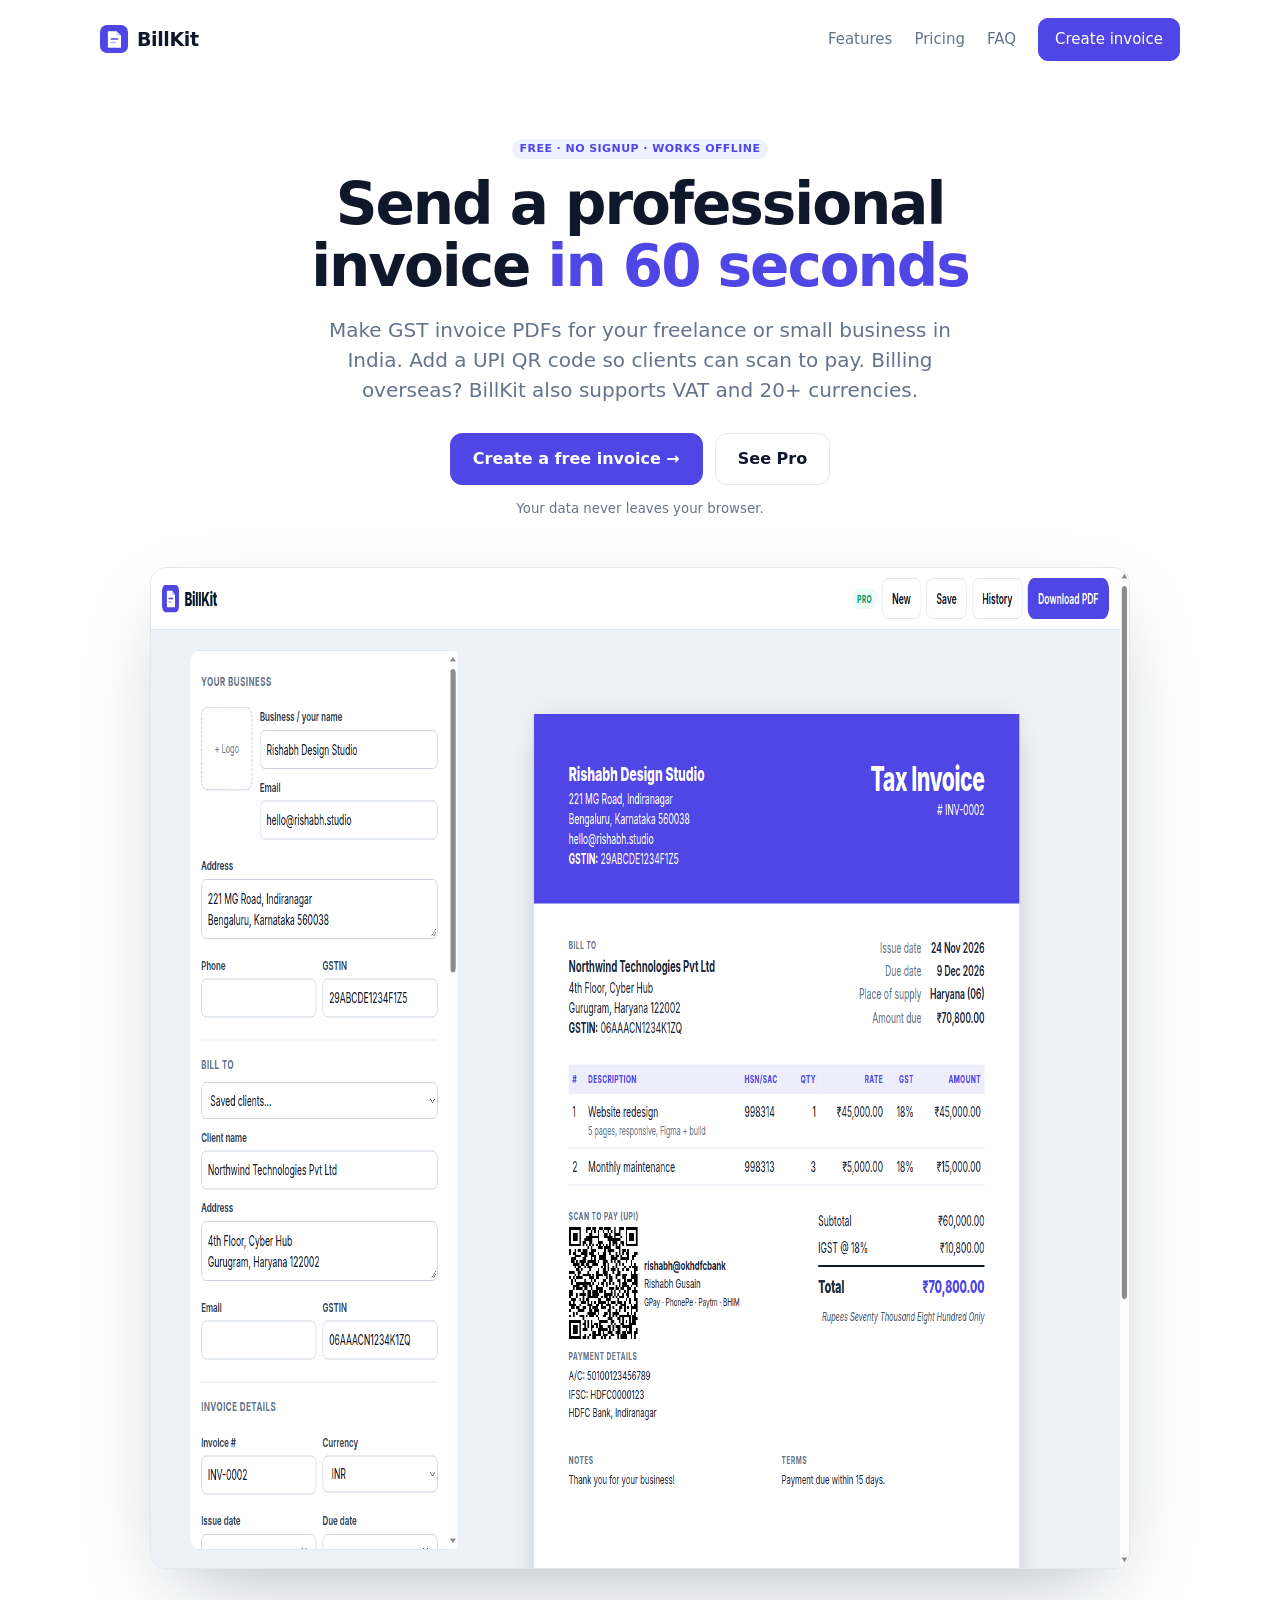
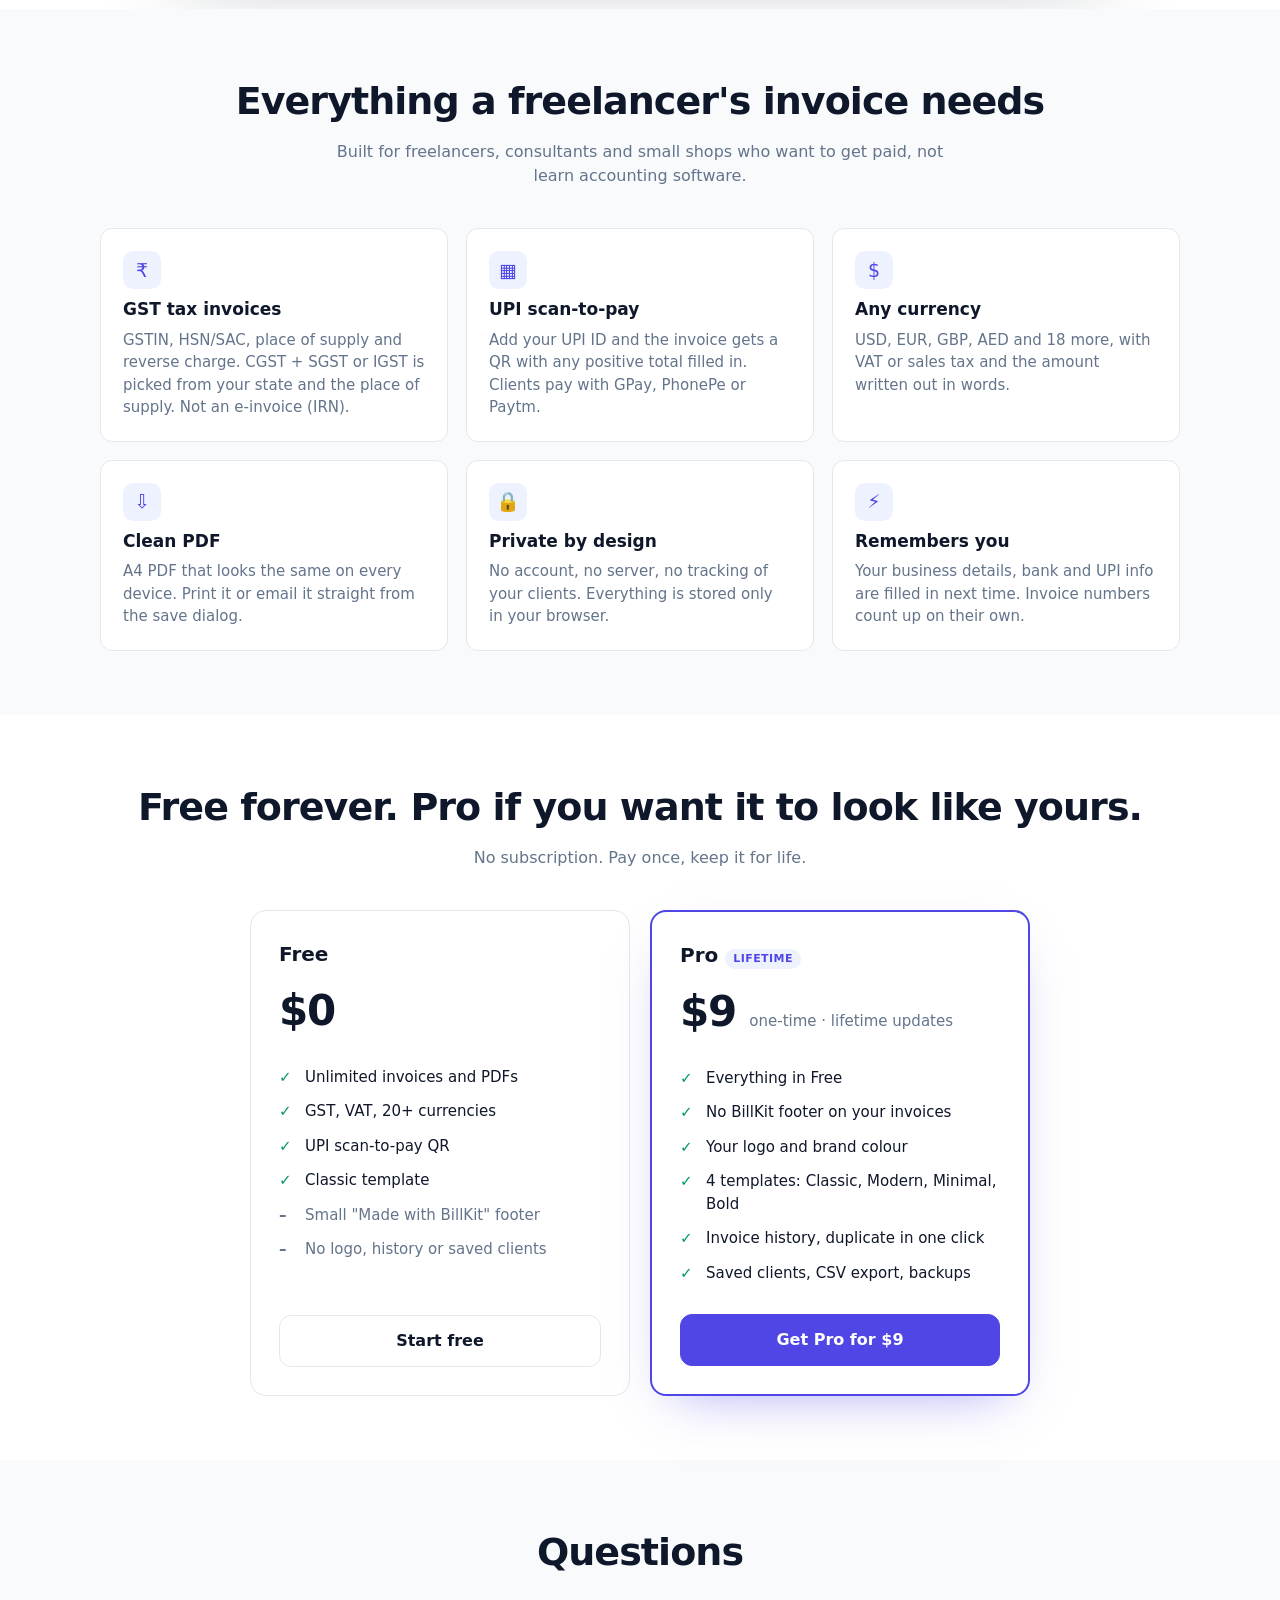
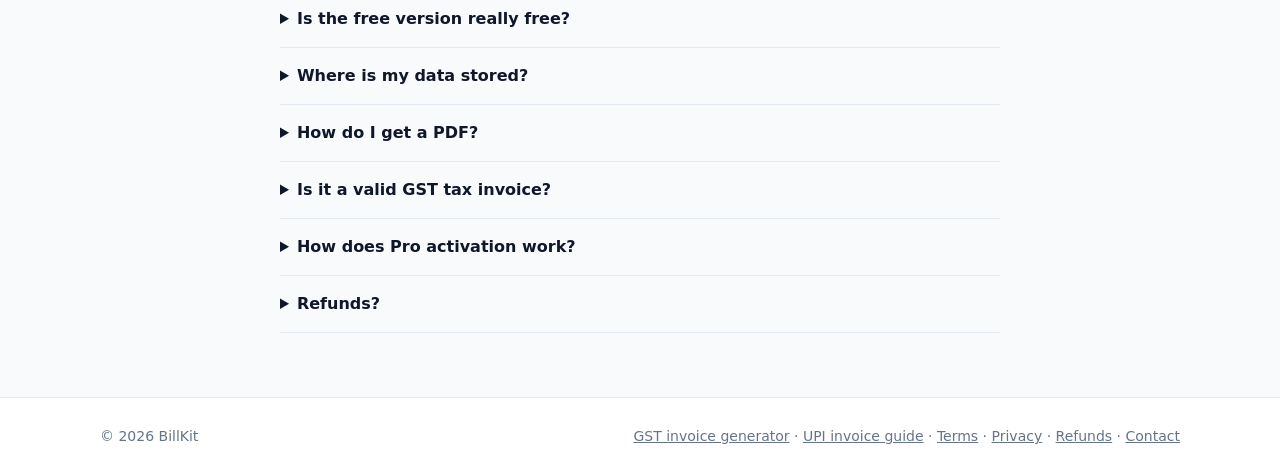
==== commit c52840c2: "Merge main into gst-correctness Co-Authored-By: rishabh <rishabhgusain.6@gmail.com>" ====
--- a/index.html
+++ b/index.html
@@ -3,19 +3,27 @@
 <head>
 <meta charset="utf-8">
 <meta name="viewport" content="width=device-width,initial-scale=1">
-<title>BillKit: Free Invoice Generator with GST, VAT and UPI QR (PDF, no signup)</title>
-<meta name="description" content="Make a professional invoice in 60 seconds and download it as a PDF. GST (CGST/SGST/IGST), VAT, 20+ currencies and a UPI scan-to-pay QR. Free, private, no signup.">
+<title>Free GST Invoice Generator India with UPI QR | BillKit</title>
+<meta name="description" content="Create GST invoice PDFs with a UPI QR code. Free for Indian freelancers and small businesses, with GSTIN, HSN/SAC and CGST/SGST or IGST. No signup.">
 <link rel="canonical" href="https://r69shabh.github.io/billkit/">
 <link rel="icon" href="favicon.svg" type="image/svg+xml">
 <meta property="og:type" content="website">
-<meta property="og:title" content="BillKit: free invoice generator, no signup">
-<meta property="og:description" content="GST, VAT, UPI QR, any currency. PDF in 60 seconds, all in your browser.">
+<meta property="og:site_name" content="BillKit">
+<meta property="og:title" content="Free GST invoice generator with UPI QR | BillKit">
+<meta property="og:description" content="Create GST invoice PDFs with a UPI QR code in your browser. Free for Indian freelancers and small businesses. No signup.">
 <meta property="og:image" content="https://r69shabh.github.io/billkit/assets/og.png">
+<meta property="og:image:width" content="1200">
+<meta property="og:image:height" content="630">
+<meta property="og:image:alt" content="BillKit free invoice generator">
 <meta property="og:url" content="https://r69shabh.github.io/billkit/">
 <meta name="twitter:card" content="summary_large_image">
+<meta name="twitter:title" content="Free GST invoice generator with UPI QR | BillKit">
+<meta name="twitter:description" content="Create GST invoice PDFs with a UPI QR code in your browser. Free for Indian freelancers and small businesses. No signup.">
+<meta name="twitter:image" content="https://r69shabh.github.io/billkit/assets/og.png">
+<meta name="twitter:image:alt" content="BillKit free invoice generator">
 <link rel="stylesheet" href="assets/style.css">
 <script type="application/ld+json">
-{"@context":"https://schema.org","@type":"SoftwareApplication","name":"BillKit","applicationCategory":"BusinessApplication","operatingSystem":"Web","url":"https://r69shabh.github.io/billkit/","offers":[{"@type":"Offer","price":"0","priceCurrency":"USD","name":"Free"},{"@type":"Offer","price":"9","priceCurrency":"USD","name":"Pro (lifetime)"}]}
+{"@context":"https://schema.org","@type":"SoftwareApplication","name":"BillKit","applicationCategory":"BusinessApplication","operatingSystem":"Web","url":"https://r69shabh.github.io/billkit/","offers":[{"@type":"Offer","price":"0","priceCurrency":"USD","name":"Free","url":"https://r69shabh.github.io/billkit/app.html"},{"@type":"Offer","price":"9","priceCurrency":"USD","name":"Pro (lifetime)","url":"https://r69shabh.github.io/billkit/#pricing"}]}
 </script>
 </head>
 <body>
@@ -28,7 +36,7 @@
   <div class="hero">
     <span class="pill">Free · No signup · Works offline</span>
     <h1>Send a professional invoice <em>in 60 seconds</em></h1>
-    <p class="lead">Fill in the form, watch the invoice build itself, download the PDF. GST, VAT, 20+ currencies and a UPI QR so clients can pay by scanning.</p>
+    <p class="lead">Make GST invoice PDFs for your freelance or small business in India. Add a UPI QR code so clients can scan to pay. Billing overseas? BillKit also supports VAT and 20+ currencies.</p>
     <div class="ctas">
       <a class="btn primary lg" href="app.html">Create a free invoice →</a>
       <a class="btn lg" href="#pricing">See Pro</a>
@@ -44,7 +52,7 @@
     <p class="sub">Built for freelancers, consultants and small shops who want to get paid, not learn accounting software.</p>
     <div class="grid3">
       <div class="card"><div class="ico">₹</div><h3>GST tax invoices</h3><p>GSTIN, HSN/SAC, place of supply and reverse charge. CGST + SGST or IGST is picked from your state and the place of supply. Not an e-invoice (IRN).</p></div>
-      <div class="card"><div class="ico">▦</div><h3>UPI scan-to-pay</h3><p>Add your UPI ID and the invoice gets a QR with the exact amount filled in. Clients pay with GPay, PhonePe or Paytm.</p></div>
+      <div class="card"><div class="ico">▦</div><h3>UPI scan-to-pay</h3><p>Add your UPI ID and the invoice gets a QR with any positive total filled in. Clients pay with GPay, PhonePe or Paytm.</p></div>
       <div class="card"><div class="ico">$</div><h3>Any currency</h3><p>USD, EUR, GBP, AED and 18 more, with VAT or sales tax and the amount written out in words.</p></div>
       <div class="card"><div class="ico">⇩</div><h3>Clean PDF</h3><p>A4 PDF that looks the same on every device. Print it or email it straight from the save dialog.</p></div>
       <div class="card"><div class="ico">🔒</div><h3>Private by design</h3><p>No account, no server, no tracking of your clients. Everything is stored only in your browser.</p></div>
@@ -103,7 +111,7 @@
 <footer class="site">
   <div class="wrap">
     <span>© 2026 BillKit</span>
-    <span><a href="gst-invoice-generator.html">GST invoice generator</a> · <a href="legal.html#terms">Terms</a> · <a href="legal.html#privacy">Privacy</a> · <a href="legal.html#refunds">Refunds</a> · <a data-mail href="#">Contact</a></span>
+    <span><a href="gst-invoice-generator.html">GST invoice generator</a> · <a href="upi-invoice.html">UPI invoice guide</a> · <a href="legal.html#terms">Terms</a> · <a href="legal.html#privacy">Privacy</a> · <a href="legal.html#refunds">Refunds</a> · <a data-mail href="#">Contact</a></span>
   </div>
 </footer>
 <script src="config.js"></script>
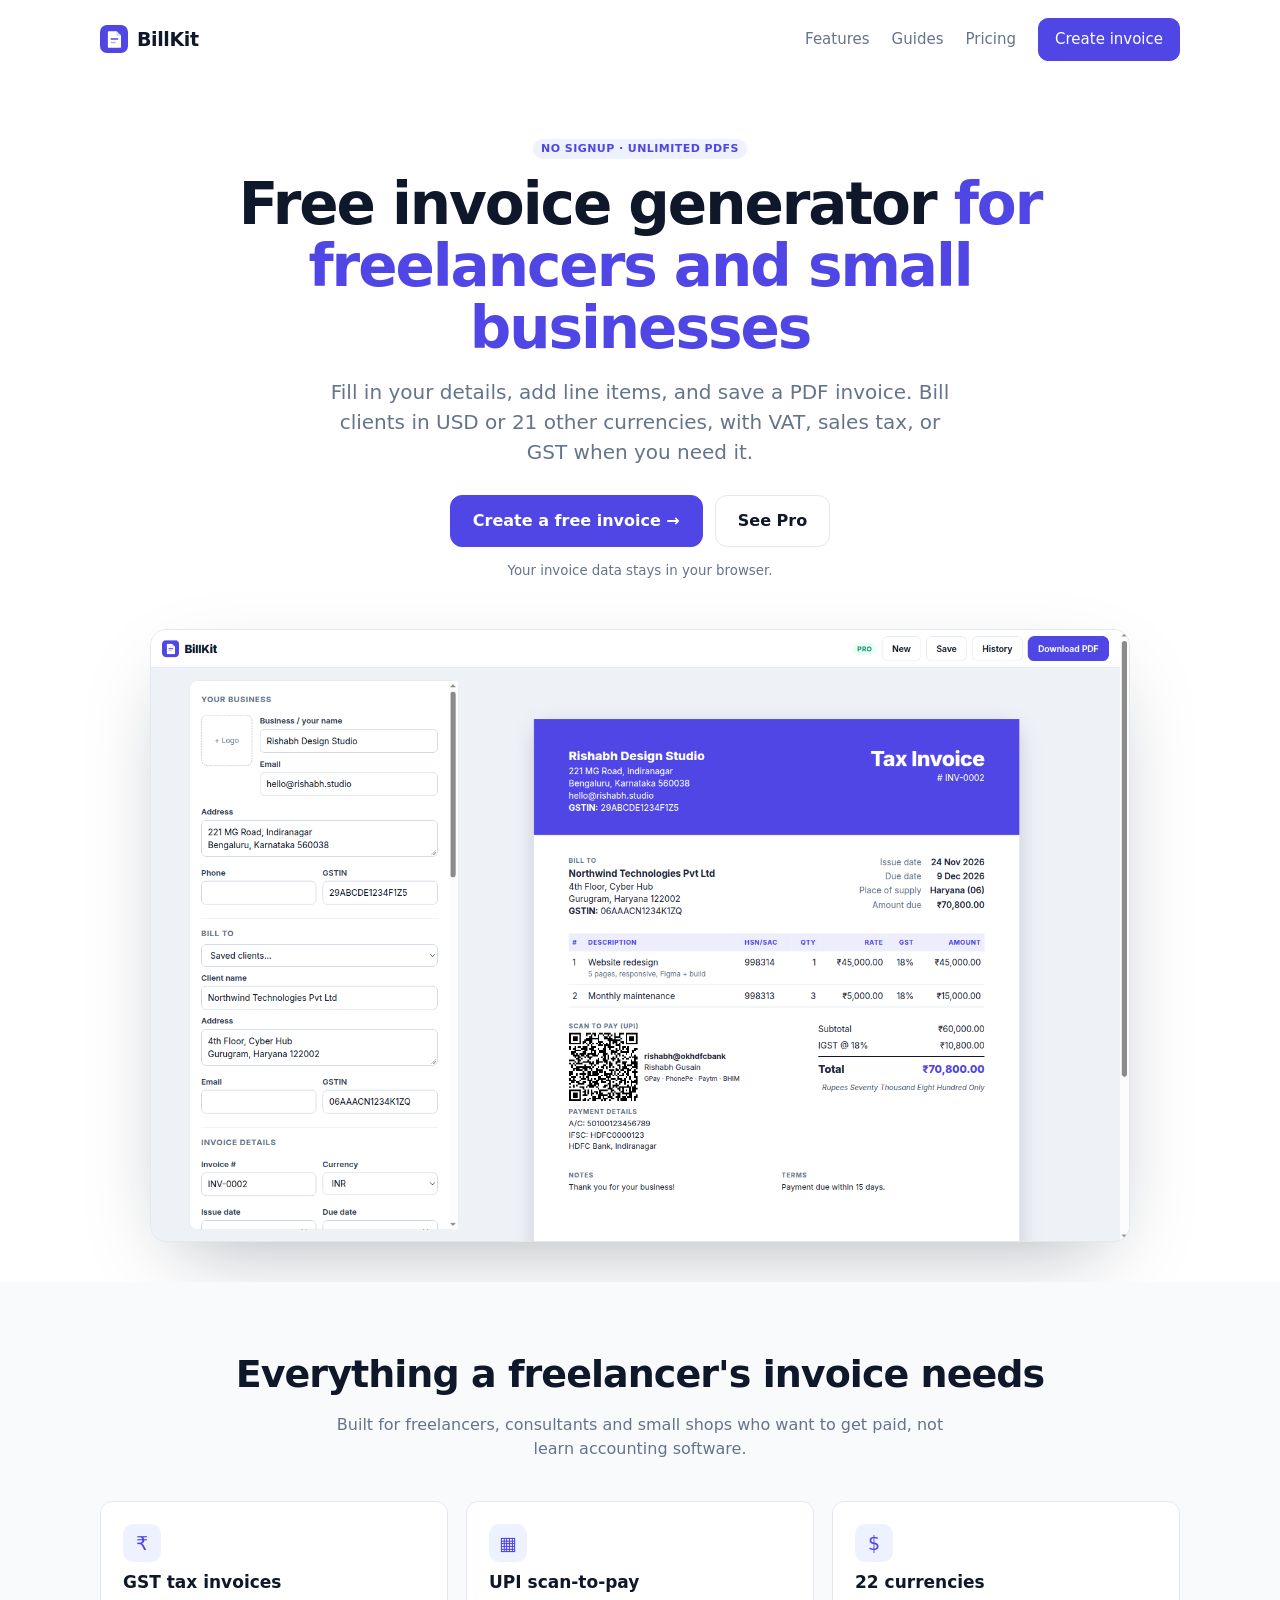
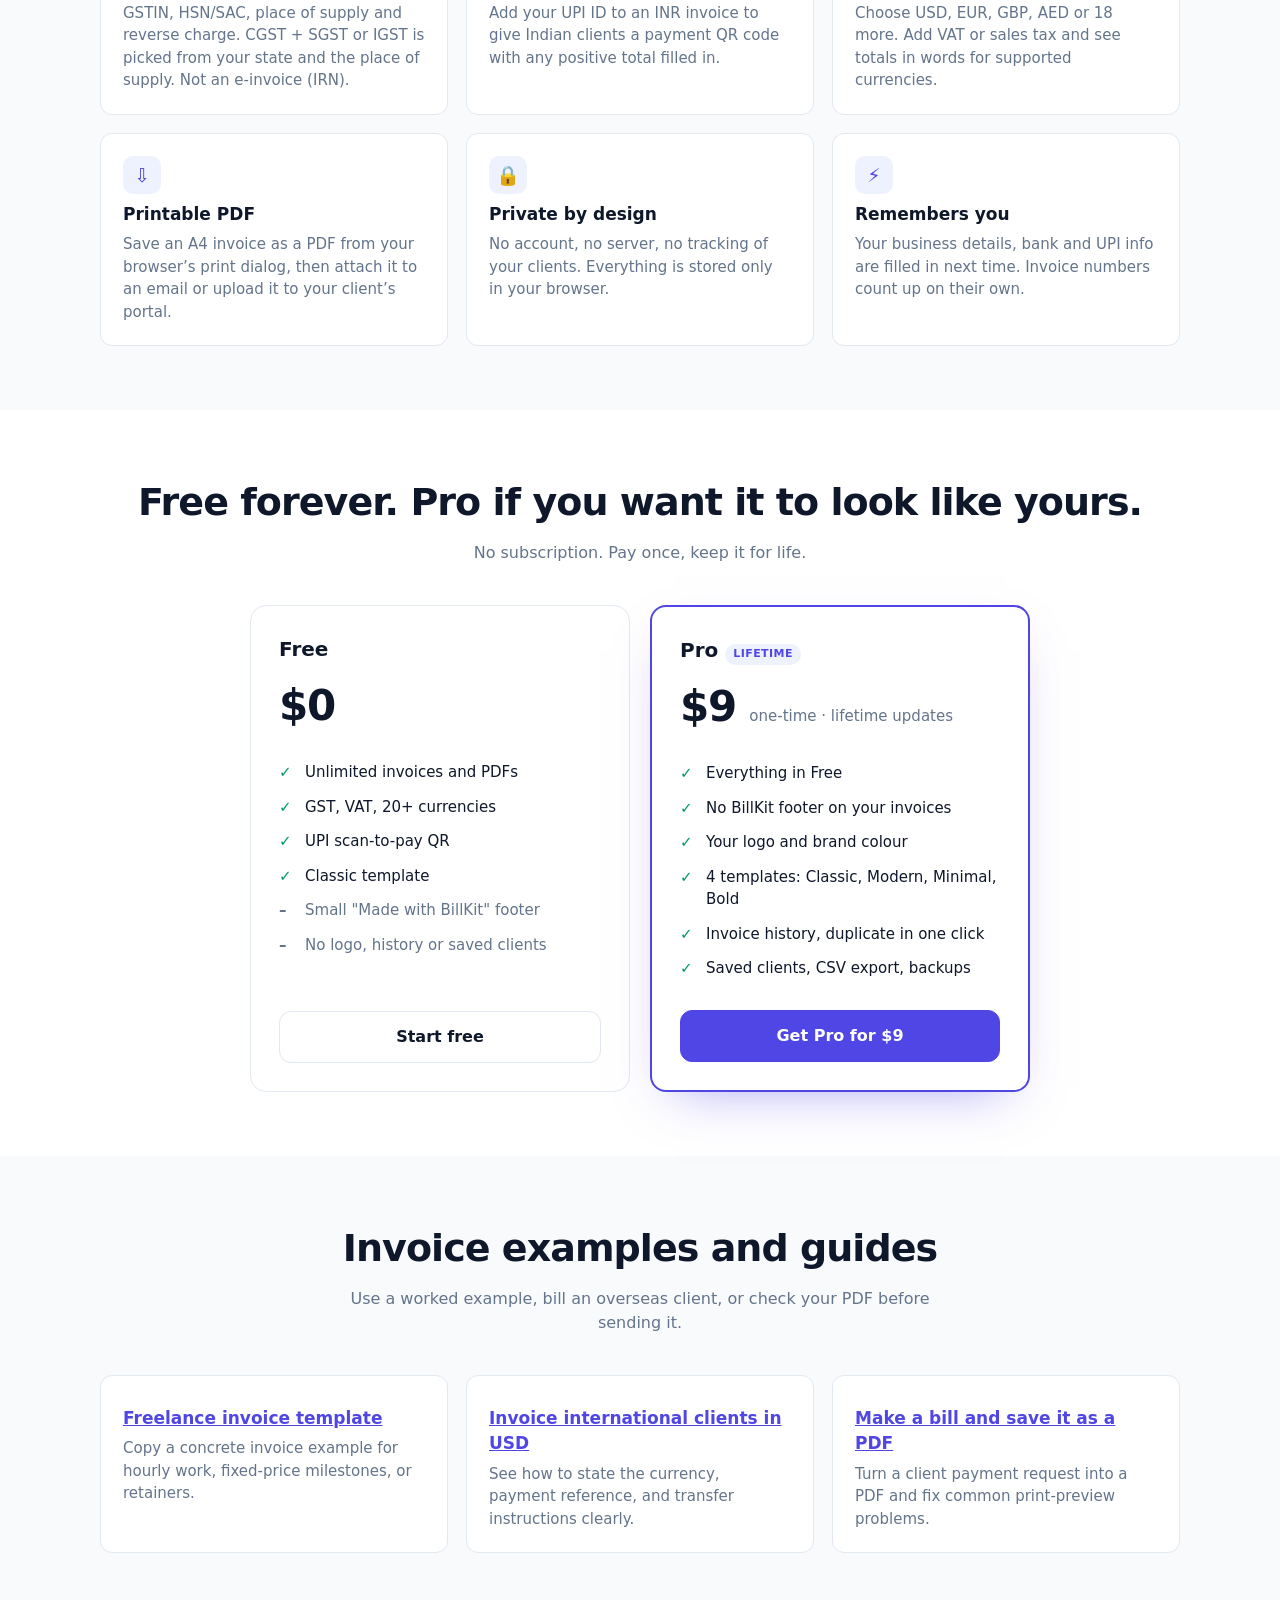
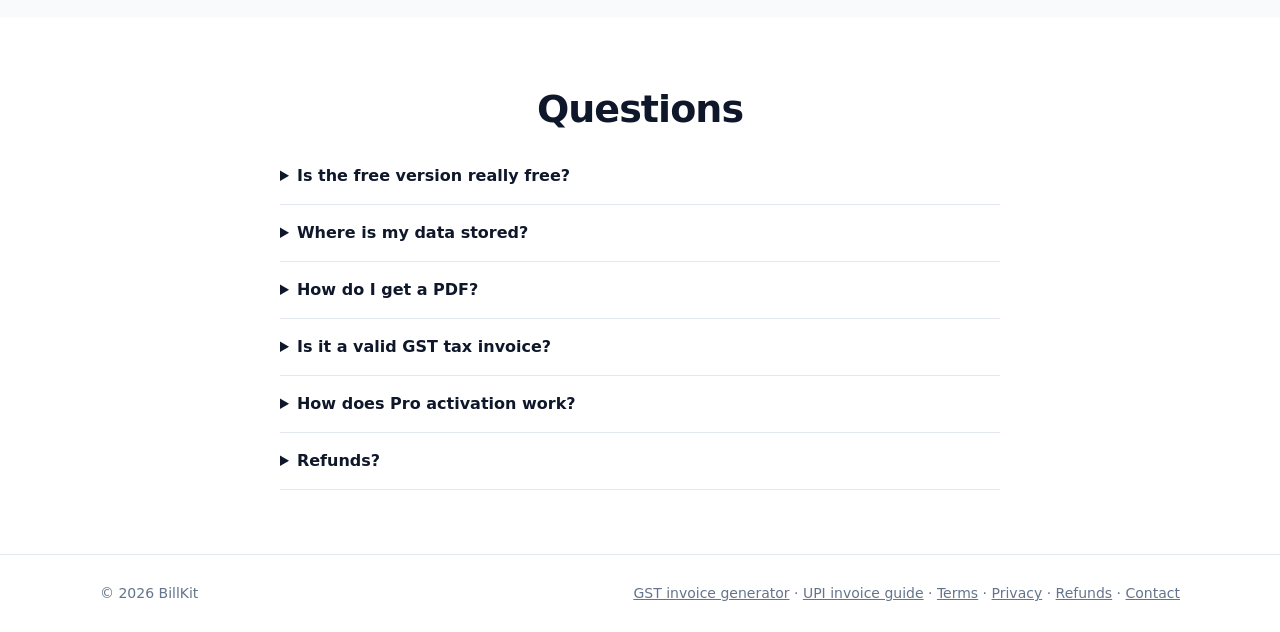
==== commit 9085e210: "Improve BillKit SEO for international invoices Co-Authored-By: rishabh <rishabhgusain.6@gmail.com>" ====
--- a/index.html
+++ b/index.html
@@ -3,46 +3,66 @@
 <head>
 <meta charset="utf-8">
 <meta name="viewport" content="width=device-width,initial-scale=1">
-<title>Free GST Invoice Generator India with UPI QR | BillKit</title>
-<meta name="description" content="Create GST invoice PDFs with a UPI QR code. Free for Indian freelancers and small businesses, with GSTIN, HSN/SAC and CGST/SGST or IGST. No signup.">
+<title>Free Invoice Generator Online — PDF, No Signup | BillKit</title>
+<meta name="description" content="Create and save invoice PDFs for free, with no signup. Bill clients in USD or 21 other currencies, add VAT or sales tax when needed, and work in your browser.">
 <link rel="canonical" href="https://r69shabh.github.io/billkit/">
+<!-- Google Search Console HTML tag: paste the full tag here, outside this comment.
+<meta name="google-site-verification" content="GOOGLE_TOKEN">
+-->
+<!-- Bing Webmaster Tools manual verification: paste the full tag here, outside this comment.
+<meta name="msvalidate.01" content="BING_TOKEN">
+-->
 <link rel="icon" href="favicon.svg" type="image/svg+xml">
 <meta property="og:type" content="website">
 <meta property="og:site_name" content="BillKit">
-<meta property="og:title" content="Free GST invoice generator with UPI QR | BillKit">
-<meta property="og:description" content="Create GST invoice PDFs with a UPI QR code in your browser. Free for Indian freelancers and small businesses. No signup.">
+<meta property="og:title" content="Free Invoice Generator Online — PDF, No Signup | BillKit">
+<meta property="og:description" content="Create a client invoice in your browser and save it as a PDF. Free, no signup, with USD and 21 other currencies.">
 <meta property="og:image" content="https://r69shabh.github.io/billkit/assets/og.png">
 <meta property="og:image:width" content="1200">
 <meta property="og:image:height" content="630">
 <meta property="og:image:alt" content="BillKit free invoice generator">
 <meta property="og:url" content="https://r69shabh.github.io/billkit/">
 <meta name="twitter:card" content="summary_large_image">
-<meta name="twitter:title" content="Free GST invoice generator with UPI QR | BillKit">
-<meta name="twitter:description" content="Create GST invoice PDFs with a UPI QR code in your browser. Free for Indian freelancers and small businesses. No signup.">
+<meta name="twitter:title" content="Free Invoice Generator Online — PDF, No Signup | BillKit">
+<meta name="twitter:description" content="Create a client invoice in your browser and save it as a PDF. Free, no signup, with USD and 21 other currencies.">
 <meta name="twitter:image" content="https://r69shabh.github.io/billkit/assets/og.png">
 <meta name="twitter:image:alt" content="BillKit free invoice generator">
 <link rel="stylesheet" href="assets/style.css">
 <script type="application/ld+json">
-{"@context":"https://schema.org","@type":"SoftwareApplication","name":"BillKit","applicationCategory":"BusinessApplication","operatingSystem":"Web","url":"https://r69shabh.github.io/billkit/","offers":[{"@type":"Offer","price":"0","priceCurrency":"USD","name":"Free","url":"https://r69shabh.github.io/billkit/app.html"},{"@type":"Offer","price":"9","priceCurrency":"USD","name":"Pro (lifetime)","url":"https://r69shabh.github.io/billkit/#pricing"}]}
+{
+  "@context": "https://schema.org",
+  "@type": "WebApplication",
+  "@id": "https://r69shabh.github.io/billkit/#app",
+  "name": "BillKit",
+  "applicationCategory": "BusinessApplication",
+  "operatingSystem": "Any",
+  "browserRequirements": "Requires JavaScript",
+  "url": "https://r69shabh.github.io/billkit/app.html",
+  "description": "Free browser invoice generator for freelancers and small businesses, with PDF export, 22 currencies and optional VAT or sales tax.",
+  "offers": [
+    {"@type":"Offer","price":"0","priceCurrency":"USD","name":"Free","url":"https://r69shabh.github.io/billkit/app.html"},
+    {"@type":"Offer","price":"9","priceCurrency":"USD","name":"Pro (lifetime)","url":"https://r69shabh.github.io/billkit/#pricing"}
+  ]
+}
 </script>
 </head>
 <body>
 <div class="wrap">
   <header class="nav">
     <a class="logo" href="./"><img src="assets/logo.svg" alt="" width="28" height="28">BillKit</a>
-    <nav><a href="#features">Features</a><a href="#pricing">Pricing</a><a href="#faq">FAQ</a><a class="btn primary" href="app.html">Create invoice</a></nav>
+    <nav><a href="#features">Features</a><a href="#guides">Guides</a><a href="#pricing">Pricing</a><a class="btn primary" href="app.html">Create invoice</a></nav>
   </header>
 
   <div class="hero">
-    <span class="pill">Free · No signup · Works offline</span>
-    <h1>Send a professional invoice <em>in 60 seconds</em></h1>
-    <p class="lead">Make GST invoice PDFs for your freelance or small business in India. Add a UPI QR code so clients can scan to pay. Billing overseas? BillKit also supports VAT and 20+ currencies.</p>
+    <span class="pill">No signup · Unlimited PDFs</span>
+    <h1>Free invoice generator <em>for freelancers and small businesses</em></h1>
+    <p class="lead">Fill in your details, add line items, and save a PDF invoice. Bill clients in USD or 21 other currencies, with VAT, sales tax, or GST when you need it.</p>
     <div class="ctas">
       <a class="btn primary lg" href="app.html">Create a free invoice →</a>
       <a class="btn lg" href="#pricing">See Pro</a>
     </div>
-    <small>Your data never leaves your browser.</small>
-    <div class="shot"><img src="assets/screenshot.png" alt="BillKit invoice editor with live PDF preview" width="1600" height="1000"></div>
+    <small>Your invoice data stays in your browser.</small>
+    <div class="shot"><img src="assets/screenshot.png" alt="BillKit invoice editor with live invoice preview" width="1600" height="1000"></div>
   </div>
 </div>
 
@@ -52,9 +72,9 @@
     <p class="sub">Built for freelancers, consultants and small shops who want to get paid, not learn accounting software.</p>
     <div class="grid3">
       <div class="card"><div class="ico">₹</div><h3>GST tax invoices</h3><p>GSTIN, HSN/SAC, place of supply and reverse charge. CGST + SGST or IGST is picked from your state and the place of supply. Not an e-invoice (IRN).</p></div>
-      <div class="card"><div class="ico">▦</div><h3>UPI scan-to-pay</h3><p>Add your UPI ID and the invoice gets a QR with any positive total filled in. Clients pay with GPay, PhonePe or Paytm.</p></div>
-      <div class="card"><div class="ico">$</div><h3>Any currency</h3><p>USD, EUR, GBP, AED and 18 more, with VAT or sales tax and the amount written out in words.</p></div>
-      <div class="card"><div class="ico">⇩</div><h3>Clean PDF</h3><p>A4 PDF that looks the same on every device. Print it or email it straight from the save dialog.</p></div>
+      <div class="card"><div class="ico">▦</div><h3>UPI scan-to-pay</h3><p>Add your UPI ID to an INR invoice to give Indian clients a payment QR code with any positive total filled in.</p></div>
+      <div class="card"><div class="ico">$</div><h3>22 currencies</h3><p>Choose USD, EUR, GBP, AED or 18 more. Add VAT or sales tax and see totals in words for supported currencies.</p></div>
+      <div class="card"><div class="ico">⇩</div><h3>Printable PDF</h3><p>Save an A4 invoice as a PDF from your browser’s print dialog, then attach it to an email or upload it to your client’s portal.</p></div>
       <div class="card"><div class="ico">🔒</div><h3>Private by design</h3><p>No account, no server, no tracking of your clients. Everything is stored only in your browser.</p></div>
       <div class="card"><div class="ico">⚡</div><h3>Remembers you</h3><p>Your business details, bank and UPI info are filled in next time. Invoice numbers count up on their own.</p></div>
     </div>
@@ -96,7 +116,19 @@
   </div>
 </section>
 
-<section id="faq" class="alt">
+<section id="guides" class="alt">
+  <div class="wrap">
+    <h2>Invoice examples and guides</h2>
+    <p class="sub">Use a worked example, bill an overseas client, or check your PDF before sending it.</p>
+    <div class="grid3">
+      <div class="card"><h3><a href="freelance-invoice-template.html">Freelance invoice template</a></h3><p>Copy a concrete invoice example for hourly work, fixed-price milestones, or retainers.</p></div>
+      <div class="card"><h3><a href="usd-invoice.html">Invoice international clients in USD</a></h3><p>See how to state the currency, payment reference, and transfer instructions clearly.</p></div>
+      <div class="card"><h3><a href="pdf-invoice-maker.html">Make a bill and save it as a PDF</a></h3><p>Turn a client payment request into a PDF and fix common print-preview problems.</p></div>
+    </div>
+  </div>
+</section>
+
+<section id="faq">
   <div class="wrap faq">
     <h2>Questions</h2>
     <details><summary>Is the free version really free?</summary><p>Yes. Make as many invoices as you want, with no signup and no trial timer. Pro is a one-time upgrade for branding and history.</p></details>
--- a/assets/style.css
+++ b/assets/style.css
@@ -28,7 +28,7 @@
 .hero .ctas{display:flex;gap:12px;justify-content:center;flex-wrap:wrap}
 .hero small{display:block;color:var(--muted);margin-top:14px}
 .shot{margin:48px auto 0;max-width:980px;border-radius:16px;border:1px solid var(--line);box-shadow:0 30px 80px -30px rgba(15,23,42,.35);overflow:hidden;background:var(--bg)}
-.shot img{display:block;width:100%}
+.shot img{display:block;width:100%;height:auto}
 section{padding:64px 0}
 section h2{font-size:clamp(26px,3.4vw,38px);letter-spacing:-.025em;text-align:center;margin:0 0 10px}
 section .sub{text-align:center;color:var(--muted);margin:0 auto 40px;max-width:620px}
@@ -60,6 +60,9 @@
 .legal{max-width:760px;margin:0 auto;padding:30px 20px 60px}
 .legal h1{letter-spacing:-.02em}
 .legal h2{text-align:left;font-size:22px;margin-top:36px}
+.invoice-example{width:100%;border-collapse:collapse;font-size:15px}
+.invoice-example th,.invoice-example td{padding:8px;border-bottom:1px solid var(--line);text-align:left}
+.invoice-example th:not(:first-child),.invoice-example td:not(:first-child){text-align:right;white-space:nowrap}
 @media (max-width:820px){.grid3,.pricing{grid-template-columns:1fr}.nav nav a:not(.btn){display:none}}
 
 /* modal */
